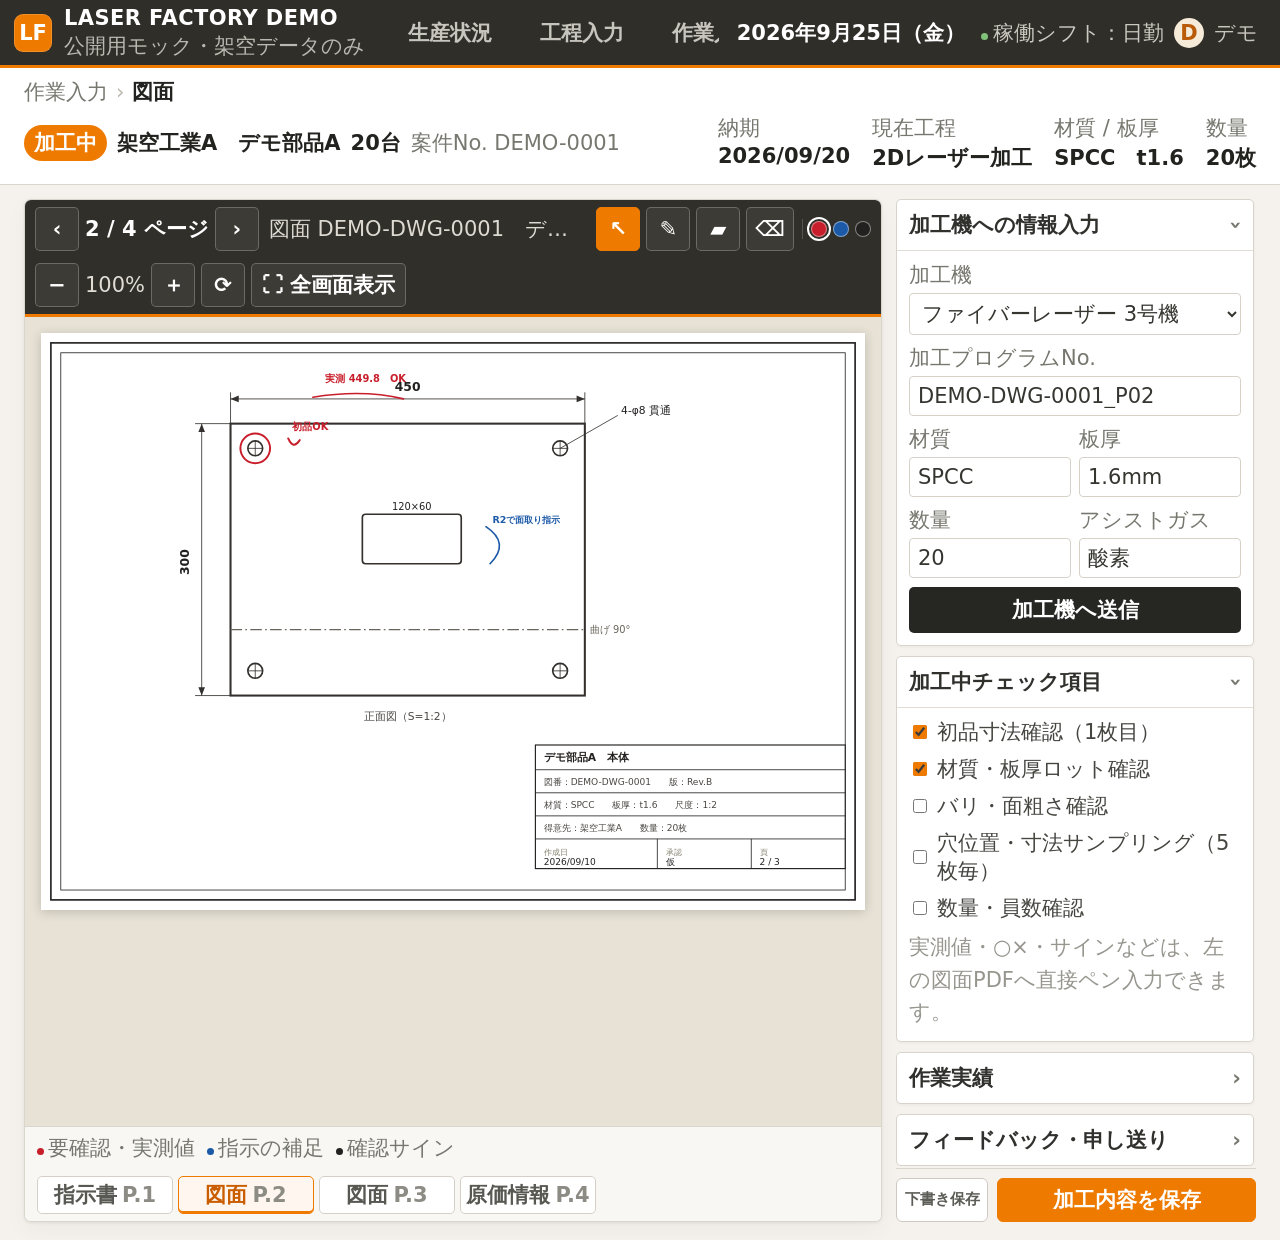
==== process.html @ afc4b2e1 "Add files via upload" ====
<!DOCTYPE html>

<html lang="ja">
<head>
<meta charset="utf-8"/>
<meta content="width=device-width, initial-scale=1.0" name="viewport"/>
<title>LASER FACTORY DEMO - 図面</title>
<link href="styles.css" rel="stylesheet"/>
<link href="process.css" rel="stylesheet"/>
</head>
<body class="process-body">
<!-- 共通ヘッダー：index.htmlと同じ仕様 -->
<header class="topbar">
<div class="topbar-left">
<div class="brand">
<div class="brand-mark">LF</div>
<div>
<div class="brand-name">LASER FACTORY DEMO</div>
<div class="brand-sub">公開用モック・架空データのみ</div>
</div>
</div>
<nav aria-label="メインナビゲーション" class="global-nav">
<button class="nav-btn" data-href="index.html" type="button">生産状況</button>
<button class="nav-btn" data-href="cad-setup.html" type="button">工程入力</button>
<button class="nav-btn" data-href="projects.html" type="button">作業入力</button>
<button class="nav-btn active" data-href="process.html" type="button">図面</button>
</nav>
</div>
<div class="user-area">
<div class="date" id="todayLabel">2026年9月25日（金）</div>
<div class="user"><span class="status-dot"></span>稼働シフト：日勤</div>
<div class="avatar">D</div>
<div class="role">デモ</div>
</div>
</header>
<div class="page-context">
<div class="breadcrumb-row">
<button class="crumb-link" data-href="projects.html" type="button">作業入力</button>
<span class="crumb-sep">›</span>
<span class="crumb-current">図面</span>
</div>
<div class="case-meta-bar">
<div class="case-meta-main">
<span class="stage-badge">加工中</span>
<h1>架空工業A　デモ部品A</h1>
<strong class="case-qty">20台</strong>
<span class="case-no">案件No. DEMO-0001</span>
</div>
<div class="case-meta-sub">
<div class="meta-item"><span>納期</span><strong>2026/09/20</strong></div>
<div class="meta-item"><span>現在工程</span><strong>2Dレーザー加工</strong></div>
<div class="meta-item"><span>材質 / 板厚</span><strong>SPCC　t1.6</strong></div>
<div class="meta-item"><span>数量</span><strong>20枚</strong></div>
</div>
</div>
</div>
<main class="process-main" id="processMain">
<section aria-label="加工指示書・図面PDFビューア" class="drawing-panel">
<div class="drawing-toolbar">
<div class="tool-group doc-nav">
<button aria-label="前のページ" class="tool-btn square" id="prevPage" type="button">‹</button>
<span class="doc-page"><b id="pageNow">2</b> / 4 ページ</span>
<button aria-label="次のページ" class="tool-btn square" id="nextPage" type="button">›</button>
<span class="doc-name" id="docName">図面 DEMO-DWG-0001　デモ部品A 本体図.pdf</span>
</div>
<div aria-label="図面追記ツール" class="tool-group pen-tools">
<button class="pen-btn active" data-tool="cursor" title="選択・移動" type="button">↖</button>
<button class="pen-btn" data-tool="pen" title="ペン" type="button">✎</button>
<button class="pen-btn" data-tool="marker" title="マーカー" type="button">▰</button>
<button class="pen-btn" data-tool="eraser" title="消しゴム" type="button">⌫</button>
<span class="tool-sep"></span>
<button class="color-btn red active" data-color="#c81e2b" title="赤：要確認・実測値" type="button"></button>
<button class="color-btn blue" data-color="#1c5aa8" title="青：指示の補足" type="button"></button>
<button class="color-btn black" data-color="#232120" title="黒：確認サイン" type="button"></button>
</div>
<div class="tool-group view-tools">
<button aria-label="縮小" class="tool-btn square" id="zoomOut" type="button">−</button>
<span class="zoom-value" id="zoomLabel">100%</span>
<button aria-label="拡大" class="tool-btn square" id="zoomIn" type="button">＋</button>
<button aria-label="表示をリセット" class="tool-btn square" id="resetZoom" type="button">⟳</button>
<button class="tool-btn expand" id="fullscreenBtn" type="button">⛶ 全画面表示</button>
</div>
</div>
<div class="drawing-canvas-wrap" id="drawingScrollArea">
<div class="drawing-canvas" id="drawingCanvas">
<svg aria-label="図面PDFモック" class="drawing-svg" viewbox="0 0 1000 700" xmlns="http://www.w3.org/2000/svg">
<text x="500" y="360" text-anchor="middle" fill="#d9d3ca" font-size="62" font-weight="700" opacity="0.35" transform="rotate(-24 500 360)">DEMO / 架空図面</text>
<rect fill="#fff" height="676" stroke="#232120" stroke-width="2" width="976" x="12" y="12"></rect>
<rect fill="none" height="652" stroke="#232120" stroke-width="1" width="952" x="24" y="24"></rect>
<rect fill="none" height="330" stroke="#33302d" stroke-width="2.5" width="430" x="230" y="110"></rect>
<circle cx="260" cy="140" fill="none" r="9" stroke="#33302d" stroke-width="2"></circle>
<circle cx="630" cy="140" fill="none" r="9" stroke="#33302d" stroke-width="2"></circle>
<circle cx="260" cy="410" fill="none" r="9" stroke="#33302d" stroke-width="2"></circle>
<circle cx="630" cy="410" fill="none" r="9" stroke="#33302d" stroke-width="2"></circle>
<path d="M251 140h18M260 131v18M621 140h18M630 131v18M251 410h18M260 401v18M621 410h18M630 401v18" stroke="#33302d" stroke-width="1"></path>
<rect fill="none" height="60" rx="4" stroke="#33302d" stroke-width="2" width="120" x="390" y="220"></rect>
<line stroke="#6a655c" stroke-dasharray="14 4 2 4" stroke-width="1.3" x1="230" x2="660" y1="360" y2="360"></line>
<text fill="#6a655c" font-size="12" x="666" y="364">曲げ 90°</text>
<line stroke="#33302d" x1="230" x2="660" y1="80" y2="80"></line>
<line stroke="#33302d" x1="230" x2="230" y1="72" y2="110"></line>
<line stroke="#33302d" x1="660" x2="660" y1="72" y2="110"></line>
<polygon fill="#33302d" points="230,80 240,76 240,84"></polygon><polygon fill="#33302d" points="660,80 650,76 650,84"></polygon>
<text fill="#232120" font-size="15" font-weight="700" text-anchor="middle" x="445" y="70">450</text>
<line stroke="#33302d" x1="195" x2="195" y1="110" y2="440"></line>
<line stroke="#33302d" x1="187" x2="230" y1="110" y2="110"></line>
<line stroke="#33302d" x1="187" x2="230" y1="440" y2="440"></line>
<polygon fill="#33302d" points="195,110 191,120 199,120"></polygon><polygon fill="#33302d" points="195,440 191,430 199,430"></polygon>
<text fill="#232120" font-size="15" font-weight="700" text-anchor="middle" transform="rotate(-90 180 278)" x="180" y="278">300</text>
<line stroke="#33302d" x1="630" x2="700" y1="140" y2="100"></line>
<text fill="#232120" font-size="13" x="704" y="98">4-φ8 貫通</text>
<text fill="#232120" font-size="12" text-anchor="middle" x="450" y="215">120×60</text>
<text fill="#4a4642" font-size="13" text-anchor="middle" x="445" y="470">正面図（S=1:2）</text>
<g class="sample-annotation">
<circle cx="260" cy="140" fill="none" r="18" stroke="#c81e2b" stroke-width="2.4"></circle>
<path d="M300 128q6 14 14 2" fill="none" stroke="#c81e2b" stroke-linecap="round" stroke-width="2.4"></path>
<text fill="#c81e2b" font-size="12" font-weight="700" x="305" y="118">初品OK</text>
<path d="M330 78q60 -10 110 2" fill="none" stroke="#c81e2b" stroke-linecap="round" stroke-width="2"></path>
<text fill="#c81e2b" font-size="12" font-weight="700" x="345" y="60">実測 449.8　OK</text>
<path d="M540 235q30 20 5 45" fill="none" stroke="#1c5aa8" stroke-linecap="round" stroke-width="2"></path>
<text fill="#1c5aa8" font-size="11.5" font-weight="700" x="548" y="230">R2で面取り指示</text>
</g>
<g transform="translate(600,500)">
<rect fill="#fff" height="150" stroke="#232120" stroke-width="1.4" width="376" x="0" y="0"></rect>
<line stroke="#232120" x1="0" x2="376" y1="30" y2="30"></line><line stroke="#232120" x1="0" x2="376" y1="58" y2="58"></line><line stroke="#232120" x1="0" x2="376" y1="86" y2="86"></line><line stroke="#232120" x1="0" x2="376" y1="114" y2="114"></line>
<line stroke="#232120" x1="148" x2="148" y1="114" y2="150"></line><line stroke="#232120" x1="262" x2="262" y1="114" y2="150"></line>
<text fill="#232120" font-size="13" font-weight="700" x="10" y="20">デモ部品A　本体</text>
<text fill="#4a4642" font-size="11" x="10" y="48">図番：DEMO-DWG-0001　　版：Rev.B</text>
<text fill="#4a4642" font-size="11" x="10" y="76">材質：SPCC　　板厚：t1.6　　尺度：1:2</text>
<text fill="#4a4642" font-size="11" x="10" y="104">得意先：架空工業A　　数量：20枚</text>
<text fill="#85806f" font-size="10" x="10" y="134">作成日</text><text fill="#232120" font-size="11" x="10" y="146">2026/09/10</text>
<text fill="#85806f" font-size="10" x="158" y="134">承認</text><text fill="#232120" font-size="11" x="158" y="146">仮</text>
<text fill="#85806f" font-size="10" x="272" y="134">頁</text><text fill="#232120" font-size="11" x="272" y="146">2 / 3</text>
</g>
</svg>
<canvas aria-label="図面への手書き追記" height="700" id="annotationCanvas" width="1000"></canvas>
</div>
</div>
<div class="drawing-footer">
<div class="pen-legend">
<span><i class="legend-swatch red"></i>要確認・実測値</span>
<span><i class="legend-swatch blue"></i>指示の補足</span>
<span><i class="legend-swatch black"></i>確認サイン</span>
</div>
<div class="drawing-thumbnails" id="pageTabs">
<button class="thumb" data-name="加工指示書 DEMO-DWG-0001.pdf" data-page="1" type="button">指示書<span>P.1</span></button>
<button class="thumb active" data-name="図面 DEMO-DWG-0001　デモ部品A 本体図.pdf" data-page="2" type="button">図面<span>P.2</span></button>
<button class="thumb" data-name="図面 DEMO-DWG-0001　曲げ詳細.pdf" data-page="3" type="button">図面<span>P.3</span></button>
<button class="thumb" data-name="原価情報 DEMO-DWG-0001.pdf" data-page="4" type="button">原価情報<span>P.4</span></button>
</div>
</div>
</section>
<aside aria-label="加工記録入力" class="side-panel">
<div class="side-panel-inner">
<details class="side-section" open="">
<summary>加工機への情報入力</summary>
<div class="side-section-body">
<label class="field-row">加工機
              <select>
<option>ファイバーレーザー 3号機</option>
<option>ファイバーレーザー 1号機</option>
<option>ファイバーレーザー 2号機</option>
</select>
</label>
<label class="field-row">加工プログラムNo.
              <input type="text" value="DEMO-DWG-0001_P02"/>
</label>
<div class="field-grid">
<label>材質<input type="text" value="SPCC"/></label>
<label>板厚<input type="text" value="1.6mm"/></label>
<label>数量<input type="number" value="20"/></label>
<label>アシストガス<input type="text" value="酸素"/></label>
</div>
<button class="btn-machine" id="machineSend" type="button">加工機へ送信</button>
</div>
</details>
<details class="side-section" open="">
<summary>加工中チェック項目</summary>
<div class="side-section-body">
<label class="check-row"><input checked="" type="checkbox"/> 初品寸法確認（1枚目）</label>
<label class="check-row"><input checked="" type="checkbox"/> 材質・板厚ロット確認</label>
<label class="check-row"><input type="checkbox"/> バリ・面粗さ確認</label>
<label class="check-row"><input type="checkbox"/> 穴位置・寸法サンプリング（5枚毎）</label>
<label class="check-row"><input type="checkbox"/> 数量・員数確認</label>
<p class="side-hint">実測値・○×・サインなどは、左の図面PDFへ直接ペン入力できます。</p>
</div>
</details>
<details class="side-section">
<summary>作業実績</summary>
<div class="side-section-body">
<p class="side-hint" style="margin-top:0;">開始・終了時刻は案件一覧で「開始」「終了」をタップした時刻を自動記録します。この画面では時刻を手入力しません。</p>
<div class="field-grid">
<label>開始時刻<input readonly="" type="text" value="09:20（自動記録）"/></label>
<label>終了時刻<input readonly="" type="text" value="—（作業中）"/></label>
<label>良品数<input type="number" value="19"/></label>
<label>不良数<input type="number" value="1"/></label>
</div>
<div class="calculated-row"><span>加工時間</span><strong>案件一覧から自動集計</strong></div>
<label class="field-row">作業実績メモ
              <textarea placeholder="段取り替え、停止理由、再加工など" rows="2"></textarea>
</label>
</div>
</details>
<details class="side-section">
<summary>フィードバック・申し送り</summary>
<div class="side-section-body">
<label class="field-row">加工指示へのフィードバック
              <textarea placeholder="図面・加工指示についての気づき" rows="3">切欠き部のR指示が図面に無かったため、R2で追記して加工しました。次回図面反映をお願いします。</textarea>
</label>
<label class="field-row">後工程への申し送り
              <textarea placeholder="曲げ・溶接・検査へ伝える内容" rows="3">四隅の取付穴は初品でOK確認済み。中央切欠きのR2面取りはバリ残りなし。</textarea>
</label>
</div>
</details>
</div>
<div class="side-actions">
<button class="btn-draft" id="draftSave" type="button">下書き保存</button>
<button class="btn-complete" id="completeWork" type="button">加工内容を保存</button>
</div>
</aside>
</main>
<div aria-live="polite" class="toast process-toast" id="processToast" role="status"></div>
<script>
    const canvas = document.getElementById('annotationCanvas');
    const ctx = canvas.getContext('2d');
    const drawingCanvas = document.getElementById('drawingCanvas');
    const zoomLabel = document.getElementById('zoomLabel');
    const toast = document.getElementById('processToast');
    let tool = 'cursor';
    let penColor = '#c81e2b';
    let drawing = false;
    let zoom = 1;

    function notify(message){
      toast.textContent = message;
      toast.classList.add('show');
      clearTimeout(notify.timer);
      notify.timer = setTimeout(() => toast.classList.remove('show'), 2200);
    }


    document.querySelectorAll('.crumb-link[data-href]').forEach(btn => btn.addEventListener('click', () => { location.href = btn.dataset.href; }));
    document.querySelectorAll('.nav-btn[data-href]').forEach(btn => btn.addEventListener('click', () => {
      location.href = btn.dataset.href;
    }));

    document.querySelectorAll('[data-go]').forEach(btn => btn.addEventListener('click', () => {
      location.href = `index.html#${btn.dataset.go}`;
    }));

    function applyZoom(next){
      zoom = Math.max(.7, Math.min(1.6, next));
      drawingCanvas.style.setProperty('--drawing-zoom', zoom);
      zoomLabel.textContent = `${Math.round(zoom * 100)}%`;
    }
    document.getElementById('zoomIn').addEventListener('click', () => applyZoom(zoom + .1));
    document.getElementById('zoomOut').addEventListener('click', () => applyZoom(zoom - .1));
    document.getElementById('resetZoom').addEventListener('click', () => applyZoom(1));

    document.getElementById('fullscreenBtn').addEventListener('click', e => {
      document.body.classList.toggle('drawing-fullscreen');
      const full = document.body.classList.contains('drawing-fullscreen');
      e.currentTarget.textContent = full ? '⤢ 通常表示に戻る' : '⛶ 全画面表示';
    });

    document.querySelectorAll('.pen-btn').forEach(btn => btn.addEventListener('click', () => {
      document.querySelectorAll('.pen-btn').forEach(b => b.classList.remove('active'));
      btn.classList.add('active');
      tool = btn.dataset.tool;
      canvas.style.cursor = tool === 'cursor' ? 'default' : 'crosshair';
    }));
    document.querySelectorAll('.color-btn').forEach(btn => btn.addEventListener('click', () => {
      document.querySelectorAll('.color-btn').forEach(b => b.classList.remove('active'));
      btn.classList.add('active');
      penColor = btn.dataset.color;
    }));

    function canvasPoint(e){
      const r = canvas.getBoundingClientRect();
      return { x:(e.clientX-r.left)*(canvas.width/r.width), y:(e.clientY-r.top)*(canvas.height/r.height) };
    }
    canvas.addEventListener('pointerdown', e => {
      if(tool === 'cursor') return;
      drawing = true;
      canvas.setPointerCapture(e.pointerId);
      const p = canvasPoint(e);
      ctx.beginPath();
      ctx.moveTo(p.x,p.y);
    });
    canvas.addEventListener('pointermove', e => {
      if(!drawing) return;
      const p = canvasPoint(e);
      ctx.lineCap = 'round'; ctx.lineJoin = 'round';
      if(tool === 'eraser'){
        ctx.globalCompositeOperation = 'destination-out';
        ctx.lineWidth = 24;
      }else{
        ctx.globalCompositeOperation = 'source-over';
        ctx.strokeStyle = tool === 'marker' ? `${penColor}66` : penColor;
        ctx.lineWidth = tool === 'marker' ? 20 : 3;
      }
      ctx.lineTo(p.x,p.y); ctx.stroke();
    });
    ['pointerup','pointercancel','pointerleave'].forEach(type => canvas.addEventListener(type, () => {
      drawing = false; ctx.closePath();
    }));

    const pageButtons = [...document.querySelectorAll('.thumb')];
    function selectPage(btn){
      pageButtons.forEach(b => b.classList.remove('active'));
      btn.classList.add('active');
      document.getElementById('pageNow').textContent = btn.dataset.page;
      document.getElementById('docName').textContent = btn.dataset.name;
      notify(btn.dataset.page === '1' ? '加工指示書を表示しました。' : btn.dataset.page === '4' ? '原価情報 P.4 を表示しました。' : `図面 P.${btn.dataset.page} を表示しました。`);
    }
    pageButtons.forEach(btn => btn.addEventListener('click', () => selectPage(btn)));
    document.getElementById('prevPage').addEventListener('click', () => {
      const i = pageButtons.findIndex(b => b.classList.contains('active'));
      selectPage(pageButtons[Math.max(0, i-1)]);
    });
    document.getElementById('nextPage').addEventListener('click', () => {
      const i = pageButtons.findIndex(b => b.classList.contains('active'));
      selectPage(pageButtons[Math.min(pageButtons.length-1, i+1)]);
    });

    document.getElementById('machineSend').addEventListener('click', () => notify('加工機へ入力情報を送信しました。'));
    document.getElementById('draftSave').addEventListener('click', () => notify('図面追記と入力内容を下書き保存しました。'));
    document.getElementById('completeWork').addEventListener('click', () => notify('図面追記・チェック・申し送り内容を保存しました。工程の終了は案件一覧から行います。'));

    applyZoom(1);
  </script>
</body>
</html>
---- styles.css ----
:root {
  --orange: #ee7a00;
  --orange-dark: #c95d00;
  --orange-soft: #fff2e5;
  --ink: #22231f;
  --ink-2: #34352f;
  --muted: #76786f;
  --line: #d9d6cd;
  --bg: #f5f2ed;
  --panel: #ffffff;
  --gray-btn: #d7d4ca;
  --gray-text: #7a786f;
  --red: #b51428;
  --red-dark: #8f0f21;
  --red-soft: #fff0f2;
  --green: #2e7b52;
  --green-soft: #eaf6ef;
  --shadow: 0 1px 3px rgba(34,35,31,.08), 0 8px 22px rgba(34,35,31,.04);
}

* { box-sizing: border-box; }
html { scroll-behavior: smooth; }
body {
  margin: 0;
  font-family: "Yu Gothic UI", "Meiryo", system-ui, -apple-system, BlinkMacSystemFont, sans-serif;
  color: var(--ink);
  background: var(--bg);
  font-size:21px;
}
button, input, textarea, select { font: inherit; }
button { cursor: pointer; }

.topbar {
  min-height: 68px;
  background: #2f2e29;
  color: #fff;
  display: flex;
  align-items: stretch;
  justify-content: space-between;
  gap: 18px;
  border-bottom: 3px solid var(--orange);
  position: sticky;
  top: 0;
  z-index: 30;
  padding: 0 14px 0 10px;
}
.topbar-left {
  display: flex;
  align-items: stretch;
  gap: 14px;
  min-width: 0;
  flex: 1 1 auto;
}
.brand { display:flex; align-items:center; gap:12px; padding:0 6px 0 4px; flex:0 0 auto; }
.brand-mark {
  width: 38px; height: 38px; border-radius: 9px;
  display:grid; place-items:center; font-weight:800; font-size:21px;
  background: var(--orange); color:#fff;
  box-shadow: inset 0 0 0 1px rgba(255,255,255,.16);
}
.brand-name { font-weight: 800; letter-spacing:.02em; font-size:21px; }
.brand-sub { color:#bab8b0; font-size:21px; margin-top:2px; }
.global-nav {
  display:flex;
  align-items:center;
  justify-content:flex-start;
  gap:10px;
  flex:1 1 auto;
  min-width:0;
  overflow-x:auto;
  overflow-y:hidden;
  scrollbar-width:none;
  -ms-overflow-style:none;
  padding:8px 0 8px 4px;
}
.global-nav::-webkit-scrollbar { display:none; }
.nav-btn {
  border:1px solid transparent;
  background:transparent;
  color:#c8c5be;
  font-weight:700;
  padding:0 18px;
  min-height:44px;
  border-radius:8px;
  white-space:nowrap;
  margin:0;
  display:flex;
  align-items:center;
  position:relative;
  transition: background .15s ease, color .15s ease, border-color .15s ease, box-shadow .15s ease;
}
.nav-btn:hover { color:#fff; background:#393833; }
.nav-btn.active {
  background:var(--orange);
  color:#fff;
  border-color:var(--orange);
  box-shadow:0 2px 8px rgba(238,122,0,.22);
}
.nav-btn.active::after {
  content:none;
}
.user-area { display:flex; justify-content:flex-end; align-items:center; gap:10px; padding:0 8px 0 0; font-size:21px; flex:0 0 auto; }
.date { font-weight:700; margin-right:6px; }
.user { color:#ccc9c1; }
.status-dot { display:inline-block; width:7px; height:7px; border-radius:50%; background:#80c27a; margin-right:5px; }
.avatar { width:30px; height:30px; border-radius:50%; background:#f6ead9; color:#b95b06; display:grid; place-items:center; font-weight:800; }
.role { color:#c7c4bc; }

main { padding-bottom: 80px; }
.section-wrap { width:min(1520px, calc(100% - 46px)); margin: 0 auto; }
.dashboard-grid { padding-top: 28px; display:grid; grid-template-columns: 1.05fr .95fr; gap:18px; align-items:start; }
.panel { background:var(--panel); border:1px solid var(--line); border-radius:7px; box-shadow:var(--shadow); padding:22px 24px 20px; }
.panel-head { display:flex; align-items:flex-start; justify-content:space-between; border-bottom:2px solid #33332e; padding-bottom:10px; margin-bottom:16px; }
.panel-head h2 { margin:0; font-size:22px; }
.panel-head p { display:inline; color:var(--muted); margin:0 0 0 8px; font-size:21px; }
.panel-kicker { color:#a5a39c; font-size:21px; letter-spacing:.08em; }

.metric-grid { display:grid; gap:10px; margin-bottom:22px; }
.metric-grid-4 { grid-template-columns:repeat(4, 1fr); }
.metric-grid-3 { grid-template-columns:repeat(3, 1fr); }
.metric-card { min-height:112px; background:#f3f1ed; border-radius:6px; border:1px solid #dedbd3; padding:14px 14px 12px; position:relative; overflow:hidden; }
.metric-card::before { content:""; position:absolute; left:0; top:0; bottom:0; width:4px; background:#292a26; }
.metric-card.orange-edge::before { background:var(--orange); }
.metric-card.quality-edge::before { background:#d85019; }
.metric-card.claim-edge::before, .metric-card.danger-edge::before { background:var(--red); }
.metric-card.danger-soft { background:#fff1f2; }
.metric-label { display:block; font-size:18px; color:#6f7069; line-height:1.4; min-height:34px; }
.metric-card strong { display:block; font-size:28px; line-height:1; margin:5px 0 8px; letter-spacing:-.02em; }
.metric-card small { font-size:18px; font-weight:500; margin-left:4px; color:#75766e; }
.metric-note { color:#74766e; font-size:18px; }
.metric-note.positive { color:var(--green); font-weight:700; }
.danger-text { color:var(--red) !important; }

.chart-block { margin-top: 8px; }
.chart-block + .chart-block { margin-top:22px; }
.chart-title-row { display:flex; justify-content:space-between; align-items:center; gap:12px; margin-bottom:10px; }
.chart-title-row h3 { margin:0; font-size:18px; }
.chart-title-row > span, .chart-title-row .legend { color:#9b9991; font-size:18px; }
.bar-chart { height:148px; display:flex; align-items:flex-end; gap:9px; padding:20px 0 0; border-bottom:1px solid #ddd9d0; }
.bar-chart.yearly { height:118px; gap:18px; }
.bar-col { flex:1; height:100%; min-width:0; display:grid; grid-template-rows:18px 1fr 22px; align-items:end; text-align:center; }
.bar-col.year-col { min-width:70px; }
.bar-value { font-size:18px; font-weight:700; color:#3d3e38; align-self:center; }
.bar { width:100%; background:linear-gradient(180deg, #f88a12 0%, #df6900 100%); border-radius:4px 4px 0 0; min-height:8px; }
.bar.current { background:linear-gradient(180deg, #44433d 0%, #242520 100%); }
.bar-label { font-size:18px; color:#939189; padding-top:5px; white-space:nowrap; }

.legend { display:flex; align-items:center; gap:5px; }
.legend-defect, .legend-claim { width:8px; height:8px; border-radius:50%; display:inline-block; margin-left:8px; }
.legend-defect { background:#d94d1b; }
.legend-claim { background:var(--red); }
.dual-bar-chart { height:122px; display:flex; align-items:flex-end; gap:16px; padding:10px 8px 0; border-bottom:1px solid #ddd9d0; }
.dual-col { flex:1; height:100%; display:grid; grid-template-rows:1fr 20px; align-items:end; text-align:center; }
.dual-bars { height:100%; display:flex; align-items:flex-end; justify-content:center; gap:4px; }
.quality-bar { width:38%; max-width:38px; border-radius:4px 4px 0 0; min-height:7px; }
.quality-bar.defect { background:#d64a1c; }
.quality-bar.claim { background:var(--red); }
.dual-col.current .dual-bars { outline:1px solid #2d2e29; outline-offset:3px; border-radius:4px; }
.dual-col > span { font-size:18px; color:#919087; padding-top:6px; }

.incident-block { margin-top:20px; }
.incident-table-wrap { overflow-x:auto; }
.incident-table { width:100%; border-collapse:collapse; font-size:18px; }
.incident-table th { text-align:left; font-weight:600; color:#6d6d66; border-bottom:2px solid #353630; padding:7px 6px; white-space:nowrap; }
.incident-table td { border-bottom:1px solid #ddd9d1; padding:8px 6px; vertical-align:middle; }
.incident-table th:first-child, .incident-table td:first-child { width:76px; min-width:76px; }
.incident-table .incident-text { max-width:220px; white-space:nowrap; overflow:hidden; text-overflow:ellipsis; }
.incident-pill { display:inline-flex; align-items:center; justify-content:center; color:#fff; border-radius:999px; padding:4px 8px; min-width:58px; white-space:nowrap; font-weight:800; font-size:12px; line-height:1.2; }
.incident-pill.defect { background:#dc4d1b; }
.incident-pill.claim { background:var(--red); }
.status-pill { display:inline-block; background:#f1ead7; border:1px solid #ddcfad; border-radius:999px; padding:3px 7px; color:#765e2c; font-weight:700; white-space:nowrap; }

.project-section { margin-top:32px; }
.section-heading-row { display:flex; align-items:flex-end; justify-content:space-between; gap:20px; border-bottom:2px solid #35352f; padding-bottom:10px; }
.heading-line { display:flex; align-items:baseline; gap:10px; }
.heading-line h2 { margin:0; font-size:24px; }
.small-note { font-size:21px; color:#7e7f77; }
.operation-help { margin:9px 0 0; font-size:21px; color:#8a887f; }
.search-box { position:relative; min-width:270px; }
.search-box input { width:100%; padding:10px 36px 10px 12px; border:1px solid var(--line); border-radius:5px; background:#fff; outline:none; }
.search-box input:focus { border-color:var(--orange); box-shadow:0 0 0 3px rgba(238,122,0,.12); }
.search-box span { position:absolute; right:12px; top:50%; transform:translateY(-50%); color:#95938c; }

.filter-row { display:flex; flex-wrap:wrap; gap:9px; padding:14px 0 16px; }
.filter-btn { border:1px solid #d5d1c7; background:#fff; border-radius:999px; padding:7px 15px; color:#52534d; font-weight:700; font-size:21px; }
.filter-btn:hover { border-color:#aaa79d; }
.filter-btn.active { background:var(--orange); border-color:var(--orange); color:#fff; box-shadow:0 2px 6px rgba(238,122,0,.18); }
.filter-btn.danger-outline { border-color:#e58d75; color:#b3472b; }
.filter-btn.claim-outline { border-color:#d56f7b; color:var(--red); }
.filter-btn.late-outline { border-color:#e07664; color:#b53225; }
.filter-btn.danger-outline.active { color:#fff; background:#d85019; border-color:#d85019; }
.filter-btn.claim-outline.active { color:#fff; background:var(--red); border-color:var(--red); }
.filter-btn.late-outline.active { color:#fff; background:#b53225; border-color:#b53225; }

.project-list { display:flex; flex-direction:column; gap:12px; }
.project-card { background:#fff; border:1px solid #d8d5cc; border-radius:7px; box-shadow:0 1px 2px rgba(0,0,0,.04); padding:17px 20px 16px; transition:.15s ease; }
.project-card:hover { box-shadow:0 3px 14px rgba(43,42,37,.08); }
.project-card.late-project { border-left:5px solid var(--red); }
.project-top-row { display:grid; grid-template-columns:minmax(0,1fr) auto auto; align-items:center; gap:18px; }
.project-title-wrap { display:flex; align-items:center; gap:9px; min-width:0; }
.project-title-wrap h3 { margin:0; font-size:21px; white-space:nowrap; }
.project-title-wrap strong { font-size:21px; overflow:hidden; text-overflow:ellipsis; white-space:nowrap; }
.project-title-wrap .qty { color:#66675f; font-size:21px; white-space:nowrap; }
.project-status { display:inline-flex; align-items:center; border-radius:999px; background:var(--orange); color:#fff; padding:4px 9px; font-size:21px; font-weight:800; white-space:nowrap; }
.project-status.done { background:var(--green); }
.due-wrap { display:flex; align-items:center; gap:7px; white-space:nowrap; }
.due-label { font-size:21px; color:#85837b; }
.due-wrap strong { font-size:21px; }
.due-wrap strong.overdue { color:var(--red); }
.due-badge { border-radius:999px; padding:3px 7px; font-size:21px; font-weight:800; }
.due-badge.overdue { background:#ffebe9; color:#b82e22; }
.due-badge.soon { background:#fff1df; color:#b7650d; }
.quality-controls { display:flex; gap:7px; }
.quality-toggle { border:1px solid #ddd9d1; background:#e9e7e0; color:#aaa79f; border-radius:7px; padding:8px 11px; font-size:21px; font-weight:800; min-width:104px; }
.quality-toggle.defect.on { background:#d85019; border-color:#d85019; color:#fff; box-shadow:0 2px 7px rgba(216,80,25,.22); }
.quality-toggle.claim.on { background:var(--red); border-color:var(--red); color:#fff; box-shadow:0 2px 7px rgba(181,20,40,.22); }

.project-body-grid { display:grid; grid-template-columns:minmax(0,1fr) 255px; gap:18px; align-items:start; margin-top:15px; }
.stage-area { min-width:0; }
.stage-flow { display:flex; align-items:flex-end; flex-wrap:wrap; gap:4px; }
.stage-node { display:flex; flex-direction:column; gap:5px; min-width:78px; }
.stage-major { color:#88867f; font-size:21px; padding-left:2px; min-height:13px; }
.stage-btn { border:1px solid #c85f00; background:linear-gradient(#f58a15,#df6b00); color:#fff; border-radius:7px; padding:10px 11px; font-size:21px; font-weight:800; min-height:44px; box-shadow:0 1px 3px rgba(190,88,0,.16); transition:.14s ease; white-space:nowrap; }
.stage-btn.current { outline:3px solid rgba(238,122,0,.18); outline-offset:2px; transform:translateY(-1px); }
.stage-btn.current:hover { filter:brightness(1.05); transform:translateY(-2px); }
.stage-btn.waiting { background:linear-gradient(#f4a550,#e98219); border-color:#d57818; opacity:.82; }
.stage-btn.completed { background:#cfccc2; border-color:#c3c0b6; color:#77766f; box-shadow:none; }
.stage-btn:disabled { cursor:default; }
.stage-arrow { color:#bcb8ae; font-size:27px; line-height:38px; margin-bottom:1px; }

.comment-log { margin-top:12px; display:flex; flex-direction:column; gap:5px; }
.comment-empty { color:#b1aea5; background:#faf9f6; border-left:3px solid #e7e3d9; padding:8px 10px; font-size:21px; }
.comment-row { border-left:3px solid #d85019; background:#fff6ef; padding:7px 10px; font-size:21px; }
.comment-row.claim { border-left-color:var(--red); background:var(--red-soft); }
.comment-meta { display:flex; align-items:center; gap:8px; color:#74736c; margin-bottom:3px; }
.comment-meta b { color:#51524c; }
.comment-kind { margin-left:auto; font-weight:800; }
.comment-text { font-size:21px; color:#4b4c46; }

.quality-entry { border-left:1px solid #e2ded4; padding-left:16px; }
.quality-entry label { display:block; font-size:21px; color:#7c7b73; margin-bottom:5px; font-weight:700; }
.quality-entry textarea { width:100%; resize:vertical; min-height:60px; border:1px solid #d8d4ca; border-radius:5px; padding:8px 9px; font-size:21px; outline:none; background:#fff; }
.quality-entry textarea:focus { border-color:var(--orange); box-shadow:0 0 0 3px rgba(238,122,0,.1); }
.entry-actions { display:grid; grid-template-columns:1fr auto; gap:7px; margin-top:6px; }
.entry-actions select { border:1px solid #d8d4ca; border-radius:5px; padding:7px; background:#fff; font-size:21px; }
.add-comment-btn { border:0; border-radius:5px; background:#292a26; color:#fff; padding:7px 14px; font-weight:800; font-size:21px; }
.add-comment-btn:hover { background:#11120f; }
.empty-state { padding:44px; text-align:center; background:#fff; color:#8c8b83; border:1px dashed #cbc7bd; border-radius:8px; }

.toast { position:fixed; right:22px; bottom:22px; background:#2f302b; color:#fff; padding:12px 16px; border-radius:7px; box-shadow:0 10px 25px rgba(0,0,0,.2); font-size:21px; opacity:0; transform:translateY(14px); pointer-events:none; transition:.2s ease; z-index:100; max-width:380px; }
.toast.show { opacity:1; transform:translateY(0); }
.toast.success { background:#276b47; }
.toast.warning { background:#9e5a12; }

@media (max-width: 1180px){
  .topbar { flex-wrap:wrap; height:auto; min-height:68px; padding-bottom:8px; }
  .topbar-left { width:100%; flex-wrap:wrap; gap:8px; }
  .global-nav { width:100%; height:auto; border-top:1px solid rgba(255,255,255,.06); padding:8px 0 0 0; }
  .user-area { padding-right:8px; margin-left:auto; }
  .dashboard-grid { grid-template-columns:1fr; }
  .project-body-grid { grid-template-columns:1fr; }
  .quality-entry { border-left:0; border-top:1px solid #e2ded4; padding-left:0; padding-top:12px; }
}

@media (max-width: 820px){
  body { font-size:21px; }
  .section-wrap { width:min(100% - 20px, 1520px); }
  .brand { padding:0 2px; }
  .brand-sub, .user, .role, .date { display:none; }
  .user-area { min-width:52px; }
  .nav-btn { padding:0 12px; font-size:21px; }
  .metric-grid-4, .metric-grid-3 { grid-template-columns:repeat(2, 1fr); }
  .section-heading-row { align-items:stretch; flex-direction:column; }
  .search-box { min-width:0; width:100%; }
  .project-top-row { grid-template-columns:1fr; gap:10px; align-items:start; }
  .quality-controls { flex-wrap:wrap; }
  .stage-flow { gap:3px; }
  .stage-node { min-width:auto; }
  .stage-btn { padding:9px 8px; font-size:21px; }
  .panel { padding:17px 14px; }
  .bar-chart { gap:4px; }
  .bar-value { font-size:18px; }
}

@media (max-width: 520px){
  .metric-grid-4, .metric-grid-3 { grid-template-columns:1fr; }
  .global-nav { overflow-x:auto; overflow-y:hidden; scrollbar-width:none; -ms-overflow-style:none; }
  .nav-btn { min-width:105px; }
  .project-title-wrap { flex-wrap:wrap; }
  .quality-toggle { flex:1; min-width:140px; }
  .stage-arrow { display:none; }
  .stage-flow { gap:7px; }
}

/* ===== 工程時間入力・集計（ダッシュボード） ===== */
.time-summary-section { margin-top: 30px; }
.time-summary-heading { align-items: flex-end; }
.time-filter-wrap { display:flex; align-items:center; gap:8px; white-space:nowrap; }
.time-filter-wrap label { font-size:21px; color:var(--muted); font-weight:700; }
.time-filter-wrap select { min-width:180px; border:1px solid var(--line); border-radius:6px; background:#fff; padding:8px 10px; outline:none; }
.time-filter-wrap select:focus { border-color:var(--orange); box-shadow:0 0 0 3px rgba(238,122,0,.10); }

.time-summary-grid { display:grid; grid-template-columns:repeat(4,1fr); gap:10px; margin:14px 0 12px; }
.time-summary-card { background:#fff; border:1px solid var(--line); border-radius:7px; padding:13px 15px; box-shadow:0 1px 2px rgba(0,0,0,.03); }
.time-summary-card span { display:block; font-size:21px; color:var(--muted); margin-bottom:6px; }
.time-summary-card strong { font-size:27px; line-height:1; }
.time-summary-card small { font-size:21px; font-weight:500; color:var(--muted); margin-left:4px; }
.time-summary-card.running { border-left:4px solid var(--orange); background:var(--orange-soft); }

.time-log-table-wrap { background:#fff; border:1px solid var(--line); border-radius:7px; overflow:auto; box-shadow:0 1px 2px rgba(0,0,0,.03); }
.time-log-table { width:100%; border-collapse:collapse; min-width:760px; font-size:21px; }
.time-log-table th { text-align:left; color:#6d6d66; padding:8px 10px; border-bottom:2px solid #34352f; background:#faf9f6; white-space:nowrap; }
.time-log-table td { padding:9px 10px; border-bottom:1px solid #e1ddd4; vertical-align:middle; }
.time-log-table tbody tr:last-child td { border-bottom:0; }
.time-log-table td:first-child strong { display:block; font-size:21px; }
.time-log-table td:first-child span { display:block; color:#88867e; font-size:21px; margin-top:2px; }
.time-log-table .running-row { background:#fff8ef; }
.running-pill { display:inline-block; background:var(--orange); color:#fff; border-radius:999px; padding:3px 8px; font-size:21px; font-weight:800; }
.time-empty { text-align:center; color:#99968e; padding:22px !important; }

/* 工程ボタン内で「開始／終了」と自動記録時刻を明示 */
.stage-btn { display:flex; flex-direction:column; align-items:center; justify-content:center; gap:3px; min-width:94px; }
.stage-btn span { display:block; }
.stage-btn small { display:block; font-size:21px; font-weight:700; line-height:1.2; opacity:.92; white-space:nowrap; }
.stage-btn.start-stage small { font-size:21px; }
.stage-btn.running-stage { background:linear-gradient(#454641,#282923); border-color:#282923; outline-color:rgba(46,47,42,.16); }
.stage-btn.running-stage small { color:#ffd5ac; }
.stage-btn.completed small { color:#74736c; font-weight:600; }
.stage-btn.waiting small { color:#fff8ef; }

@media (max-width: 900px){
  .time-summary-grid { grid-template-columns:repeat(2,1fr); }
  .time-summary-heading { align-items:stretch; }
  .time-filter-wrap { width:100%; }
  .time-filter-wrap select { flex:1; min-width:0; }
}

@media (max-width: 520px){
  .time-summary-grid { grid-template-columns:1fr 1fr; }
  .stage-btn { min-width:88px; }
}
---- process.css ----
/* =========================================================
   公開用デモ：加工実行ページ専用
   共通ヘッダーの .topbar / .topbar-left / .brand / .global-nav /
   .nav-btn / .user-area は styles.css をそのまま使用し、ここでは上書きしない。
   ========================================================= */

.process-body{
  --process-steel:#302f2a;
  --process-paper:#f8f7f4;
  --process-canvas:#e7e2d5;
  min-height:100vh;
  display:flex;
  flex-direction:column;
  overflow-x:hidden;
}

.page-context{
  flex:0 0 auto;
  background:var(--panel);
  border-bottom:1px solid var(--line);
  padding:10px 24px 12px;
}
.breadcrumb-row{display:flex;align-items:center;gap:8px;margin-bottom:8px;font-size:21px;color:var(--muted)}
.crumb-link{border:0;background:transparent;padding:0;color:var(--muted);font-size:21px}.crumb-link:hover{color:var(--ink);text-decoration:underline}
.crumb-sep{color:#bcb8af}.crumb-current{font-weight:700;color:var(--ink)}
.case-meta-bar{display:flex;align-items:center;justify-content:space-between;gap:10px 24px;flex-wrap:wrap}
.case-meta-main{display:flex;align-items:center;gap:10px;min-width:0;flex-wrap:wrap}
.case-meta-main h1{margin:0;font-size:21px;line-height:1.25}.case-qty{font-size:21px}.case-no{font-size:21px;color:var(--muted)}
.stage-badge{display:inline-flex;align-items:center;border-radius:999px;background:var(--orange);color:#fff;padding:4px 10px;font-size:21px;font-weight:800}
.case-meta-sub{display:flex;align-items:flex-start;gap:22px;flex-wrap:wrap}.meta-item{display:flex;flex-direction:column;gap:2px}.meta-item span{font-size:21px;color:var(--muted)}.meta-item strong{font-size:21px;white-space:nowrap}

.process-main{
  flex:1 1 auto;
  min-height:0;
  width:100%;
  padding:14px 24px 18px;
  display:grid;
  grid-template-columns:minmax(0,1fr) 360px;
  gap:14px;
}

.drawing-panel{
  min-width:0;
  min-height:0;
  display:flex;
  flex-direction:column;
  background:var(--panel);
  border:1px solid var(--line);
  border-radius:7px;
  box-shadow:var(--shadow);
  overflow:hidden;
}
.drawing-toolbar{
  flex:0 0 auto;
  min-height:48px;
  display:flex;
  align-items:center;
  gap:12px 18px;
  flex-wrap:wrap;
  padding:7px 10px;
  background:var(--process-steel);
  color:#fff;
  border-bottom:3px solid var(--orange);
}
.tool-group{display:flex;align-items:center;gap:6px;min-width:0}.doc-nav{flex:1 1 280px}.doc-page{font-size:21px;font-weight:700;white-space:nowrap}.doc-name{font-size:21px;color:#dedad2;white-space:nowrap;overflow:hidden;text-overflow:ellipsis;min-width:0;margin-left:4px}
.tool-btn,.pen-btn{height:44px;border:1px solid rgba(255,255,255,.24);border-radius:5px;background:#3d3b35;color:#fff;font-weight:800;font-size:21px;display:inline-flex;align-items:center;justify-content:center;white-space:nowrap}.tool-btn:hover,.pen-btn:hover{background:#4a4840}.tool-btn.square,.pen-btn{min-width:44px;padding:0 8px}.tool-btn.expand{padding:0 10px}.pen-btn.active{background:var(--orange);border-color:var(--orange)}.tool-sep{width:1px;height:20px;background:rgba(255,255,255,.18);margin:0 2px}
.color-btn{width:16px;height:16px;padding:0;border-radius:50%;border:1px solid rgba(255,255,255,.45);position:relative}.color-btn.red{background:#c81e2b}.color-btn.blue{background:#1c5aa8}.color-btn.black{background:#232120}.color-btn.active{outline:2px solid #fff;outline-offset:2px}.zoom-value{font-size:21px;color:#e1ddd5;min-width:38px;text-align:center}

.drawing-canvas-wrap{
  flex:1 1 auto;
  min-height:0;
  overflow:auto;
  background:var(--process-canvas);
  padding:16px;
  display:flex;
  justify-content:center;
  align-items:flex-start;
}
.drawing-canvas{
  --drawing-zoom:1;
  position:relative;
  width:min(100%, 1180px);
  aspect-ratio:1000/700;
  flex:0 0 auto;
  background:#fff;
  box-shadow:0 2px 10px rgba(35,33,32,.2);
  transform:scale(var(--drawing-zoom));
  transform-origin:top center;
}
.drawing-svg,.drawing-canvas canvas{position:absolute;inset:0;width:100%;height:100%;display:block}.drawing-canvas canvas{touch-action:none;cursor:default}
.drawing-footer{flex:0 0 auto;display:flex;align-items:center;justify-content:space-between;gap:14px;flex-wrap:wrap;padding:7px 12px;border-top:1px solid var(--line);background:var(--process-paper)}
.pen-legend{display:flex;align-items:center;gap:12px;flex-wrap:wrap;color:var(--muted);font-size:21px}.pen-legend span{white-space:nowrap}.legend-swatch{display:inline-block;width:7px;height:7px;border-radius:50%;margin-right:4px}.legend-swatch.red{background:#c81e2b}.legend-swatch.blue{background:#1c5aa8}.legend-swatch.black{background:#232120}
.drawing-thumbnails{display:flex;gap:5px}.thumb{display:inline-flex;flex-direction:row;align-items:center;justify-content:center;gap:5px;width:136px;min-width:136px;padding:4px 8px;border:1px solid #d5d0c7;border-radius:5px;background:#fff;color:#575852;font-size:21px;font-weight:700;white-space:nowrap}.thumb span{display:inline;font-size:21px;color:#8c8b84;white-space:nowrap}.thumb.active{border-color:var(--orange);background:#fff7ef;color:var(--orange-dark);box-shadow:inset 0 -2px 0 var(--orange)}

.side-panel{min-width:0;min-height:0;display:flex;flex-direction:column}.side-panel-inner{flex:1 1 auto;min-height:0;overflow-y:auto;display:flex;flex-direction:column;gap:10px;padding-right:2px}.side-section{background:#fff;border:1px solid #d8d4cb;border-radius:5px;box-shadow:0 1px 3px rgba(30,30,28,.05);overflow:hidden}.side-section summary{list-style:none;cursor:pointer;display:flex;align-items:center;justify-content:space-between;padding:11px 12px;font-size:21px;font-weight:800;color:#30312d;user-select:none}.side-section summary::-webkit-details-marker{display:none}.side-section summary::after{content:"›";font-size:21px;color:var(--muted);transition:.15s}.side-section[open] summary{border-bottom:1px solid #e1ddd4}.side-section[open] summary::after{transform:rotate(90deg)}.side-section-body{padding:10px 12px 12px}
.field-row,.field-grid label{display:flex;flex-direction:column;gap:4px;font-size:21px;color:#77776f;margin-bottom:9px}.field-grid{display:grid;grid-template-columns:1fr 1fr;gap:0 8px}.side-section input,.side-section select,.side-section textarea{width:100%;border:1px solid #d7d2c8;border-radius:4px;background:#fff;color:#353630;padding:7px 8px;font-size:21px;outline:none}.side-section input:focus,.side-section select:focus,.side-section textarea:focus{border-color:var(--orange);box-shadow:0 0 0 2px rgba(238,122,0,.09)}.side-section textarea{resize:vertical;min-height:54px}
.btn-machine{width:100%;border:0;border-radius:5px;background:#262723;color:#fff;padding:9px;font-size:21px;font-weight:800}.btn-machine:hover{background:#11120f}
.check-row{display:flex;align-items:center;gap:7px;margin:0 0 9px;font-size:21px;color:#454640}.check-row input{width:14px;height:14px;padding:0;accent-color:var(--orange);flex:0 0 auto}.side-hint{margin:8px 0 0;font-size:21px;line-height:1.55;color:#96958e}
.timer-row{display:grid;grid-template-columns:auto auto 1fr;gap:6px;align-items:center;margin-bottom:10px}.timer-btn{height:44px;border:1px solid var(--orange);border-radius:5px;background:var(--orange);color:#fff;font-size:21px;font-weight:800;padding:0 10px}.timer-btn.secondary{background:#fff;color:var(--orange-dark)}.timer-row strong{text-align:right;font-size:21px;font-variant-numeric:tabular-nums}.calculated-row{display:flex;align-items:center;justify-content:space-between;border-top:1px solid #ece8e0;border-bottom:1px solid #ece8e0;padding:7px 0;margin:1px 0 9px;color:#77776f;font-size:21px}.calculated-row strong{font-size:21px;color:var(--ink)}
.side-actions{flex:0 0 auto;display:grid;grid-template-columns:92px 1fr;gap:9px;padding-top:9px;margin-top:2px;border-top:1px solid var(--line);background:var(--bg)}.btn-draft,.btn-complete{height:44px;border-radius:6px;font-size:21px;font-weight:800}.btn-draft{font-size:15px}.btn-draft{border:1px solid #cfcac1;background:#fff;color:#5b5c55}.btn-complete{border:1px solid var(--orange);background:var(--orange);color:#fff}.btn-complete:hover{background:var(--orange-dark)}

.process-toast{position:fixed;right:22px;bottom:22px;background:#2f302b;color:#fff;padding:11px 15px;border-radius:6px;box-shadow:0 10px 25px rgba(0,0,0,.2);font-size:21px;opacity:0;transform:translateY(10px);pointer-events:none;transition:.18s;z-index:100}.process-toast.show{opacity:1;transform:translateY(0)}

/* 図面優先モード：ヘッダーは残し、入力パネルだけ隠して図面を拡大 */
.process-body.drawing-fullscreen .process-main{grid-template-columns:minmax(0,1fr)}
.process-body.drawing-fullscreen .side-panel{display:none}
.process-body.drawing-fullscreen .drawing-canvas{width:min(100%, 1420px)}

@media(max-width:1180px){
  .process-main{grid-template-columns:minmax(0,1fr) 320px}
}
@media(max-width:900px){
  .process-main{grid-template-columns:1fr;grid-template-rows:minmax(470px,65vh) auto;padding:12px}
  .side-panel-inner{overflow-y:visible}.side-actions{margin-bottom:8px}.drawing-toolbar{gap:8px}.doc-name{max-width:280px}
}
@media(max-width:640px){
  .page-context{padding:9px 12px}.case-meta-sub{gap:12px}.process-main{padding:8px}.doc-name{display:none}.drawing-canvas-wrap{padding:8px}.pen-legend{display:none}.field-grid{grid-template-columns:1fr}.timer-row{grid-template-columns:1fr 1fr}.timer-row strong{grid-column:1/-1;text-align:left}
}
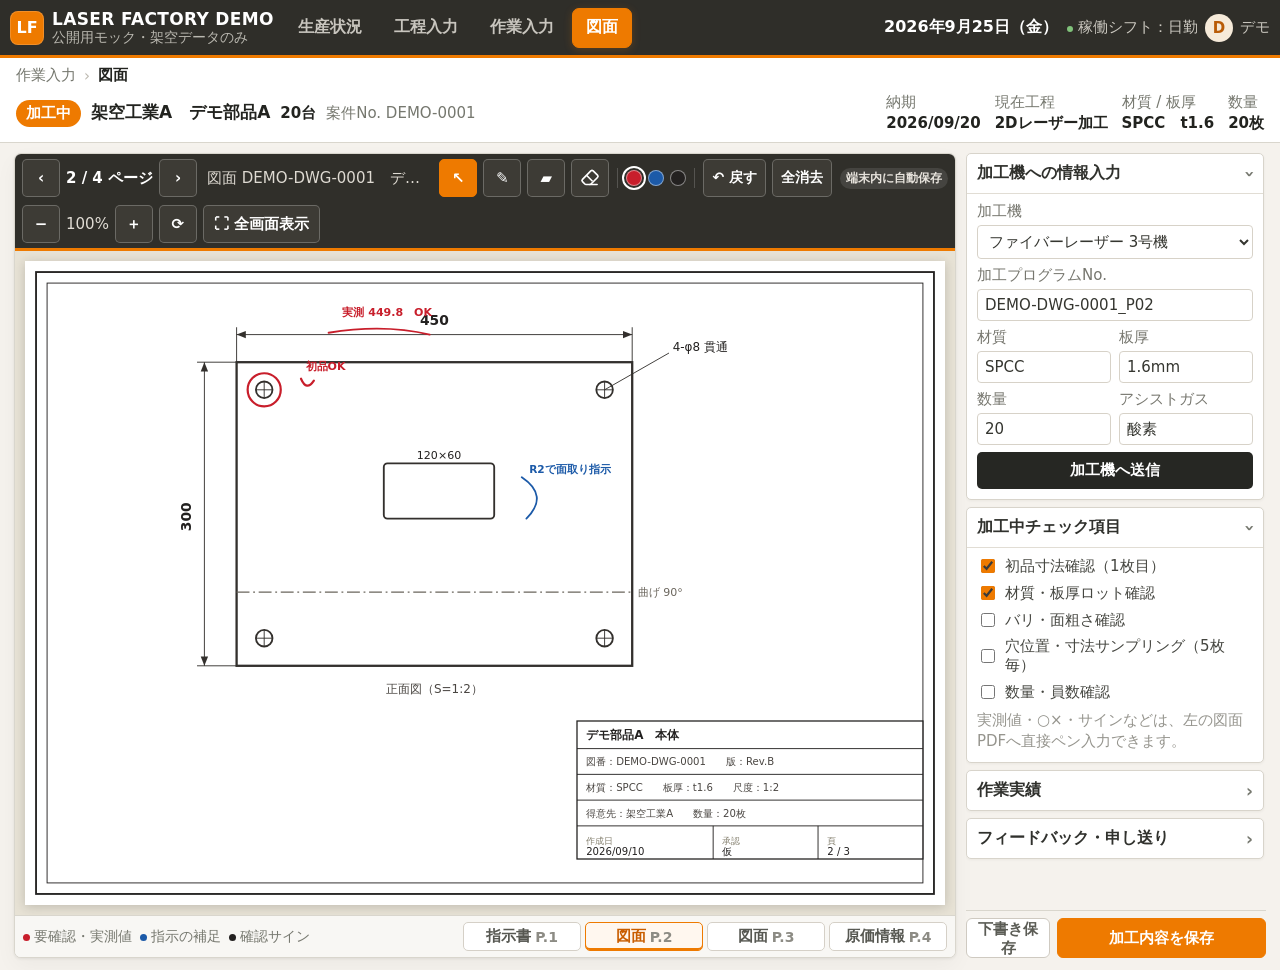
==== commit a61893be: "Add files via upload" ====
--- a/process.html
+++ b/process.html
@@ -67,11 +67,15 @@
 <button class="pen-btn active" data-tool="cursor" title="選択・移動" type="button">↖</button>
 <button class="pen-btn" data-tool="pen" title="ペン" type="button">✎</button>
 <button class="pen-btn" data-tool="marker" title="マーカー" type="button">▰</button>
-<button class="pen-btn" data-tool="eraser" title="消しゴム" type="button">⌫</button>
+<button aria-label="消しゴム" class="pen-btn" data-tool="eraser" title="消しゴム" type="button"><svg aria-hidden="true" class="eraser-icon" viewBox="0 0 24 24"><path d="M15.8 3.4 21 8.6a2 2 0 0 1 0 2.8l-7.8 7.8a2 2 0 0 1-1.4.6H7.2a2 2 0 0 1-1.4-.6l-2.8-2.8a2 2 0 0 1 0-2.8l10-10.2a2 2 0 0 1 2.8 0Z" fill="none" stroke="currentColor" stroke-linejoin="round" stroke-width="2"/><path d="m8.1 9 6.9 6.9" fill="none" stroke="currentColor" stroke-width="2"/><path d="M11.8 19.8h8.7" fill="none" stroke="currentColor" stroke-linecap="round" stroke-width="2"/></svg></button>
 <span class="tool-sep"></span>
 <button class="color-btn red active" data-color="#c81e2b" title="赤：要確認・実測値" type="button"></button>
 <button class="color-btn blue" data-color="#1c5aa8" title="青：指示の補足" type="button"></button>
 <button class="color-btn black" data-color="#232120" title="黒：確認サイン" type="button"></button>
+<span class="tool-sep"></span>
+<button class="tool-btn annotation-action" id="undoAnnotation" title="直前の書込みを元に戻す" type="button">↶ 戻す</button>
+<button class="tool-btn annotation-action" id="clearAnnotation" title="このページの書込みをすべて消去" type="button">全消去</button>
+<span class="annotation-save-status" id="annotationSaveStatus">端末内に自動保存</span>
 </div>
 <div class="tool-group view-tools">
 <button aria-label="縮小" class="tool-btn square" id="zoomOut" type="button">−</button>
@@ -225,10 +229,17 @@
     const drawingCanvas = document.getElementById('drawingCanvas');
     const zoomLabel = document.getElementById('zoomLabel');
     const toast = document.getElementById('processToast');
+    const saveStatus = document.getElementById('annotationSaveStatus');
+
+    const ANNOTATION_STORAGE_KEY = 'laserFactoryDemoAnnotationsV1';
     let tool = 'cursor';
     let penColor = '#c81e2b';
     let drawing = false;
     let zoom = 1;
+    let activePointerId = null;
+    let currentStroke = null;
+    let currentPage = '2';
+    let pageStrokes = loadAllAnnotations();
 
     function notify(message){
       toast.textContent = message;
@@ -237,15 +248,76 @@
       notify.timer = setTimeout(() => toast.classList.remove('show'), 2200);
     }
 
+    function setSaveStatus(text, saved=true){
+      if(!saveStatus) return;
+      saveStatus.textContent = text;
+      saveStatus.classList.toggle('unsaved', !saved);
+      clearTimeout(setSaveStatus.timer);
+      if(saved){
+        setSaveStatus.timer = setTimeout(() => {
+          saveStatus.textContent = '端末内に自動保存';
+        }, 1500);
+      }
+    }
+
+    function loadAllAnnotations(){
+      try{
+        const raw = localStorage.getItem(ANNOTATION_STORAGE_KEY);
+        const parsed = raw ? JSON.parse(raw) : {};
+        return parsed && typeof parsed === 'object' ? parsed : {};
+      }catch(err){
+        console.warn('Annotation load failed', err);
+        return {};
+      }
+    }
+
+    function saveAllAnnotations(showNotice=false){
+      try{
+        localStorage.setItem(ANNOTATION_STORAGE_KEY, JSON.stringify(pageStrokes));
+        setSaveStatus('保存済み', true);
+        if(showNotice) notify('図面への書込みをこの端末に保存しました。');
+      }catch(err){
+        console.warn('Annotation save failed', err);
+        setSaveStatus('保存できませんでした', false);
+        if(showNotice) notify('端末内への保存に失敗しました。');
+      }
+    }
+
+    function strokesForPage(page=currentPage){
+      if(!Array.isArray(pageStrokes[page])) pageStrokes[page] = [];
+      return pageStrokes[page];
+    }
+
+    function renderAnnotations(){
+      ctx.clearRect(0, 0, canvas.width, canvas.height);
+      const strokes = strokesForPage();
+      for(const stroke of strokes) drawStroke(stroke);
+    }
+
+    function drawStroke(stroke){
+      const pts = stroke.points || [];
+      if(!pts.length) return;
+      ctx.save();
+      ctx.lineCap = 'round';
+      ctx.lineJoin = 'round';
+      ctx.globalCompositeOperation = stroke.tool === 'eraser' ? 'destination-out' : 'source-over';
+      ctx.strokeStyle = stroke.color || '#c81e2b';
+      ctx.globalAlpha = stroke.tool === 'marker' ? 0.32 : 1;
+      ctx.lineWidth = stroke.width || (stroke.tool === 'marker' ? 20 : stroke.tool === 'eraser' ? 28 : 1.8);
+      ctx.beginPath();
+      ctx.moveTo(pts[0].x, pts[0].y);
+      if(pts.length === 1){
+        ctx.lineTo(pts[0].x + 0.01, pts[0].y + 0.01);
+      }else{
+        for(let i=1;i<pts.length;i++) ctx.lineTo(pts[i].x, pts[i].y);
+      }
+      ctx.stroke();
+      ctx.restore();
+    }
 
     document.querySelectorAll('.crumb-link[data-href]').forEach(btn => btn.addEventListener('click', () => { location.href = btn.dataset.href; }));
-    document.querySelectorAll('.nav-btn[data-href]').forEach(btn => btn.addEventListener('click', () => {
-      location.href = btn.dataset.href;
-    }));
-
-    document.querySelectorAll('[data-go]').forEach(btn => btn.addEventListener('click', () => {
-      location.href = `index.html#${btn.dataset.go}`;
-    }));
+    document.querySelectorAll('.nav-btn[data-href]').forEach(btn => btn.addEventListener('click', () => { location.href = btn.dataset.href; }));
+    document.querySelectorAll('[data-go]').forEach(btn => btn.addEventListener('click', () => { location.href = `index.html#${btn.dataset.go}`; }));
 
     function applyZoom(next){
       zoom = Math.max(.7, Math.min(1.6, next));
@@ -266,8 +338,11 @@
       document.querySelectorAll('.pen-btn').forEach(b => b.classList.remove('active'));
       btn.classList.add('active');
       tool = btn.dataset.tool;
-      canvas.style.cursor = tool === 'cursor' ? 'default' : 'crosshair';
+      canvas.classList.toggle('drawing-enabled', tool !== 'cursor');
+      canvas.style.cursor = tool === 'cursor' ? 'default' : tool === 'eraser' ? 'cell' : 'crosshair';
+      notify(tool === 'cursor' ? '図面の移動・閲覧モードです。' : tool === 'eraser' ? '消しゴムを選択しました。' : tool === 'marker' ? 'マーカーを選択しました。' : 'ペンを選択しました。');
     }));
+
     document.querySelectorAll('.color-btn').forEach(btn => btn.addEventListener('click', () => {
       document.querySelectorAll('.color-btn').forEach(b => b.classList.remove('active'));
       btn.classList.add('active');
@@ -276,41 +351,101 @@
 
     function canvasPoint(e){
       const r = canvas.getBoundingClientRect();
-      return { x:(e.clientX-r.left)*(canvas.width/r.width), y:(e.clientY-r.top)*(canvas.height/r.height) };
-    }
-    canvas.addEventListener('pointerdown', e => {
-      if(tool === 'cursor') return;
+      return {
+        x:(e.clientX-r.left)*(canvas.width/r.width),
+        y:(e.clientY-r.top)*(canvas.height/r.height)
+      };
+    }
+
+    function strokeWidthFor(e){
+      if(tool === 'eraser') return 30;
+      if(tool === 'marker') return 20;
+      // Apple Pencil等で筆圧が取得できる場合だけ、わずかに線幅へ反映
+      if(e.pointerType === 'pen' && e.pressure > 0){
+        return 1.2 + e.pressure * 1.4;
+      }
+      return 1.8;
+    }
+
+    function beginStroke(e){
+      if(tool === 'cursor' || (e.pointerType === 'mouse' && e.button !== 0)) return;
+      e.preventDefault();
       drawing = true;
-      canvas.setPointerCapture(e.pointerId);
-      const p = canvasPoint(e);
-      ctx.beginPath();
-      ctx.moveTo(p.x,p.y);
-    });
-    canvas.addEventListener('pointermove', e => {
-      if(!drawing) return;
-      const p = canvasPoint(e);
-      ctx.lineCap = 'round'; ctx.lineJoin = 'round';
-      if(tool === 'eraser'){
-        ctx.globalCompositeOperation = 'destination-out';
-        ctx.lineWidth = 24;
-      }else{
-        ctx.globalCompositeOperation = 'source-over';
-        ctx.strokeStyle = tool === 'marker' ? `${penColor}66` : penColor;
-        ctx.lineWidth = tool === 'marker' ? 20 : 3;
-      }
-      ctx.lineTo(p.x,p.y); ctx.stroke();
-    });
-    ['pointerup','pointercancel','pointerleave'].forEach(type => canvas.addEventListener(type, () => {
-      drawing = false; ctx.closePath();
-    }));
+      activePointerId = e.pointerId;
+      try{ canvas.setPointerCapture(e.pointerId); }catch(_){ }
+      currentStroke = {
+        tool,
+        color: penColor,
+        width: strokeWidthFor(e),
+        points: [canvasPoint(e)]
+      };
+      setSaveStatus('書込み中…', false);
+      renderAnnotations();
+      drawStroke(currentStroke);
+    }
+
+    function continueStroke(e){
+      if(!drawing || e.pointerId !== activePointerId || !currentStroke) return;
+      e.preventDefault();
+      currentStroke.points.push(canvasPoint(e));
+      renderAnnotations();
+      drawStroke(currentStroke);
+    }
+
+    function finishStroke(e){
+      if(!drawing || (e && e.pointerId !== activePointerId)) return;
+      if(e) e.preventDefault();
+      drawing = false;
+      if(currentStroke && currentStroke.points.length){
+        strokesForPage().push(currentStroke);
+        currentStroke = null;
+        saveAllAnnotations(false);
+      }
+      activePointerId = null;
+      renderAnnotations();
+    }
+
+    canvas.addEventListener('pointerdown', beginStroke, {passive:false});
+    canvas.addEventListener('pointermove', continueStroke, {passive:false});
+    canvas.addEventListener('pointerup', finishStroke, {passive:false});
+    canvas.addEventListener('pointercancel', finishStroke, {passive:false});
+    canvas.addEventListener('contextmenu', e => { if(tool !== 'cursor') e.preventDefault(); });
+
+    document.getElementById('undoAnnotation').addEventListener('click', () => {
+      const strokes = strokesForPage();
+      if(!strokes.length){
+        notify('このページに戻せる書込みはありません。');
+        return;
+      }
+      strokes.pop();
+      renderAnnotations();
+      saveAllAnnotations(false);
+      notify('直前の書込みを元に戻しました。');
+    });
+
+    document.getElementById('clearAnnotation').addEventListener('click', () => {
+      const strokes = strokesForPage();
+      if(!strokes.length){
+        notify('このページに書込みはありません。');
+        return;
+      }
+      if(!confirm(`P.${currentPage} の手書き内容をすべて消去しますか？`)) return;
+      pageStrokes[currentPage] = [];
+      renderAnnotations();
+      saveAllAnnotations(false);
+      notify(`P.${currentPage} の書込みを消去しました。`);
+    });
 
     const pageButtons = [...document.querySelectorAll('.thumb')];
     function selectPage(btn){
+      if(drawing) finishStroke({pointerId: activePointerId, preventDefault() {}});
       pageButtons.forEach(b => b.classList.remove('active'));
       btn.classList.add('active');
-      document.getElementById('pageNow').textContent = btn.dataset.page;
+      currentPage = btn.dataset.page;
+      document.getElementById('pageNow').textContent = currentPage;
       document.getElementById('docName').textContent = btn.dataset.name;
-      notify(btn.dataset.page === '1' ? '加工指示書を表示しました。' : btn.dataset.page === '4' ? '原価情報 P.4 を表示しました。' : `図面 P.${btn.dataset.page} を表示しました。`);
+      renderAnnotations();
+      notify(currentPage === '1' ? '加工指示書を表示しました。' : currentPage === '4' ? '原価情報 P.4 を表示しました。' : `図面 P.${currentPage} を表示しました。`);
     }
     pageButtons.forEach(btn => btn.addEventListener('click', () => selectPage(btn)));
     document.getElementById('prevPage').addEventListener('click', () => {
@@ -323,10 +458,22 @@
     });
 
     document.getElementById('machineSend').addEventListener('click', () => notify('加工機へ入力情報を送信しました。'));
-    document.getElementById('draftSave').addEventListener('click', () => notify('図面追記と入力内容を下書き保存しました。'));
-    document.getElementById('completeWork').addEventListener('click', () => notify('図面追記・チェック・申し送り内容を保存しました。工程の終了は案件一覧から行います。'));
+    document.getElementById('draftSave').addEventListener('click', () => {
+      saveAllAnnotations(true);
+    });
+    document.getElementById('completeWork').addEventListener('click', () => {
+      saveAllAnnotations(false);
+      notify('図面追記・チェック・申し送り内容を保存しました。工程の終了は作業入力から行います。');
+    });
+
+    window.addEventListener('storage', e => {
+      if(e.key !== ANNOTATION_STORAGE_KEY) return;
+      pageStrokes = loadAllAnnotations();
+      renderAnnotations();
+    });
 
     applyZoom(1);
+    renderAnnotations();
   </script>
 </body>
 </html>
--- a/styles.css
+++ b/styles.css
@@ -339,3 +339,199 @@
   .time-summary-grid { grid-template-columns:1fr 1fr; }
   .stage-btn { min-width:88px; }
 }
+
+/* ===== iPad / タブレット横向き最適化（PC表示は維持） ===== */
+@media (min-width: 1000px) and (max-width: 1366px) {
+  body { font-size: 16px; }
+
+  .topbar {
+    min-height: 58px;
+    gap: 8px;
+    padding: 0 8px;
+    flex-wrap: nowrap;
+  }
+  .topbar-left { gap: 8px; flex-wrap: nowrap; width: auto; }
+  .brand { gap: 8px; padding: 0 2px; }
+  .brand-mark { width: 34px; height: 34px; border-radius: 8px; font-size: 16px; }
+  .brand-name { font-size: 17px; }
+  .brand-sub { font-size: 14px; margin-top: 0; }
+  .global-nav { gap: 4px; padding: 7px 0; width: auto; border-top: 0; }
+  .nav-btn { min-height: 40px; padding: 0 13px; font-size: 16px; border-radius: 7px; }
+  .user-area { gap: 7px; padding-right: 2px; font-size: 15px; margin-left: 0; }
+  .date { font-size: 16px; margin-right: 2px; }
+  .avatar { width: 28px; height: 28px; font-size: 15px; }
+  .status-dot { width: 6px; height: 6px; }
+
+  .section-wrap { width: calc(100% - 24px); }
+  .dashboard-grid { grid-template-columns: 1.05fr .95fr; gap: 12px; padding-top: 18px; }
+  .panel { padding: 16px 16px 14px; }
+  .panel-head { padding-bottom: 8px; margin-bottom: 12px; }
+  .panel-head h2 { font-size: 19px; }
+  .panel-head p { font-size: 15px; margin-left: 6px; }
+  .panel-kicker { font-size: 15px; }
+
+  .metric-grid { gap: 8px; margin-bottom: 16px; }
+  .metric-card { min-height: 96px; padding: 11px 10px 10px; }
+  .metric-label { font-size: 15px; min-height: 30px; line-height: 1.35; }
+  .metric-card strong { font-size: 25px; margin: 4px 0 6px; }
+  .metric-card small, .metric-note { font-size: 15px; }
+
+  .chart-block + .chart-block { margin-top: 16px; }
+  .chart-title-row { margin-bottom: 7px; }
+  .chart-title-row h3 { font-size: 16px; }
+  .chart-title-row > span, .chart-title-row .legend { font-size: 15px; }
+  .bar-chart { height: 132px; gap: 6px; padding-top: 16px; }
+  .bar-chart.yearly { height: 102px; gap: 12px; }
+  .bar-col { grid-template-rows: 16px 1fr 20px; }
+  .bar-value, .bar-label, .dual-col > span { font-size: 15px; }
+  .dual-bar-chart { height: 108px; gap: 12px; }
+
+  .incident-block { margin-top: 14px; }
+  .incident-table { font-size: 15px; }
+  .incident-table th { padding: 6px 5px; }
+  .incident-table td { padding: 7px 5px; }
+  .incident-table th:first-child, .incident-table td:first-child { width: 70px; min-width: 70px; }
+  .incident-pill { font-size: 12px; min-width: 56px; padding: 4px 7px; }
+  .status-pill { padding: 3px 6px; }
+
+  .project-section { margin-top: 22px; }
+  .heading-line h2 { font-size: 20px; }
+  .small-note, .operation-help { font-size: 15px; }
+  .search-box { min-width: 230px; }
+  .search-box input { padding: 8px 32px 8px 10px; }
+  .filter-row { gap: 7px; padding: 10px 0 12px; }
+  .filter-btn { font-size: 15px; padding: 6px 12px; }
+  .project-list { gap: 9px; }
+  .project-card { padding: 13px 15px 12px; }
+  .project-top-row { gap: 12px; }
+  .project-title-wrap h3,
+  .project-title-wrap strong,
+  .project-title-wrap .qty,
+  .project-status,
+  .due-label,
+  .due-wrap strong,
+  .due-badge,
+  .quality-toggle,
+  .stage-major,
+  .stage-btn,
+  .comment-empty,
+  .comment-row,
+  .comment-text,
+  .quality-entry label,
+  .quality-entry textarea,
+  .entry-actions select,
+  .add-comment-btn { font-size: 15px; }
+  .quality-toggle { min-width: 88px; padding: 7px 9px; }
+  .project-body-grid { grid-template-columns: minmax(0,1fr) 220px; gap: 13px; margin-top: 12px; }
+  .stage-node { min-width: 70px; }
+  .stage-btn { min-height: 40px; min-width: 82px; padding: 8px 9px; }
+  .stage-btn small, .stage-btn.start-stage small { font-size: 13px; }
+  .stage-arrow { font-size: 22px; line-height: 34px; }
+  .quality-entry { padding-left: 12px; }
+
+  .time-summary-section { margin-top: 22px; }
+  .time-filter-wrap label { font-size: 15px; }
+  .time-filter-wrap select { min-width: 150px; padding: 7px 8px; }
+  .time-summary-grid { gap: 8px; margin: 10px 0; }
+  .time-summary-card { padding: 10px 12px; }
+  .time-summary-card span, .time-summary-card small { font-size: 15px; }
+  .time-summary-card strong { font-size: 23px; }
+  .time-log-table { font-size: 15px; min-width: 680px; }
+  .time-log-table th { padding: 7px 8px; }
+  .time-log-table td { padding: 8px; }
+  .time-log-table td:first-child strong,
+  .time-log-table td:first-child span,
+  .running-pill { font-size: 15px; }
+}
+
+/* ===== iPad横向き：指定箇所を1行表示 ===== */
+@media (min-width: 1000px) and (max-width: 1366px) {
+  /* 稼働状況：納期遅延カードだけ少し横幅を広げ、文言を1行にする */
+  .metric-grid-4 {
+    grid-template-columns: 1fr 1fr 1fr 1.18fr;
+  }
+  .metric-grid-4 .metric-card:nth-child(4) .metric-label,
+  .metric-grid-4 .metric-card:nth-child(4) .metric-note {
+    white-space: nowrap;
+    letter-spacing: -0.02em;
+  }
+  .metric-grid-4 .metric-card:nth-child(4) .metric-label {
+    font-size: 12px;
+    min-height: 24px;
+  }
+  .metric-grid-4 .metric-card:nth-child(4) .metric-note {
+    font-size: 12px;
+  }
+}
+
+
+/* ===== 納期遅延カード：iPad横向きでも必ず1行表示 ===== */
+#operation-panel .late-card .metric-label,
+#operation-panel .late-card .metric-note {
+  white-space: nowrap !important;
+}
+
+@media (min-width: 900px) and (max-width: 1600px) {
+  #operation-panel .metric-grid-4 {
+    grid-template-columns: 1fr 1fr 1fr 1.28fr !important;
+  }
+
+  #operation-panel .late-card .metric-label {
+    font-size: 15px !important;
+    min-height: 20px !important;
+    line-height: 1.25 !important;
+    letter-spacing: -0.04em;
+  }
+
+  #operation-panel .late-card .metric-note {
+    font-size: 15px !important;
+    line-height: 1.25 !important;
+    letter-spacing: -0.04em;
+  }
+}
+
+/* ===== 納期遅延カード：文字サイズを少し戻しつつ1行表示 ===== */
+@media (min-width: 900px) and (max-width: 1600px) {
+  #operation-panel .metric-grid-4 {
+    grid-template-columns: 0.96fr 1fr 1fr 1.42fr !important;
+    gap: 8px !important;
+  }
+
+  #operation-panel .late-card .metric-label {
+    font-size: 16px !important;
+    min-height: 20px !important;
+    line-height: 1.25 !important;
+    letter-spacing: -0.035em !important;
+    white-space: nowrap !important;
+  }
+
+  #operation-panel .late-card .metric-note {
+    font-size: 16px !important;
+    line-height: 1.25 !important;
+    letter-spacing: -0.035em !important;
+    white-space: nowrap !important;
+  }
+}
+
+
+/* ===== iPad横向き：稼働状況KPI文言を1行・同サイズで統一 ===== */
+@media (min-width: 900px) and (max-width: 1600px) {
+  #operation-panel .metric-grid-4 {
+    grid-template-columns: repeat(4, minmax(0, 1fr)) !important;
+    gap: 8px !important;
+  }
+
+  #operation-panel .metric-card .metric-label,
+  #operation-panel .late-card .metric-label,
+  #operation-panel .late-card .metric-note {
+    font-size: 15px !important;
+    line-height: 1.35 !important;
+    letter-spacing: normal !important;
+  }
+
+  #operation-panel .metric-card:first-child .metric-label,
+  #operation-panel .late-card .metric-label,
+  #operation-panel .late-card .metric-note {
+    white-space: nowrap !important;
+  }
+}
--- a/process.css
+++ b/process.css
@@ -116,3 +116,83 @@
 @media(max-width:640px){
   .page-context{padding:9px 12px}.case-meta-sub{gap:12px}.process-main{padding:8px}.doc-name{display:none}.drawing-canvas-wrap{padding:8px}.pen-legend{display:none}.field-grid{grid-template-columns:1fr}.timer-row{grid-template-columns:1fr 1fr}.timer-row strong{grid-column:1/-1;text-align:left}
 }
+
+/* ===== iPad / タブレット横向き最適化 ===== */
+@media (min-width: 1000px) and (max-width: 1366px) {
+  .page-context { padding: 8px 16px 9px; }
+  .breadcrumb-row, .crumb-link { font-size: 15px; }
+  .case-meta-main h1 { font-size: 17px; }
+  .case-qty, .case-no, .stage-badge,
+  .meta-item span, .meta-item strong { font-size: 15px; }
+  .case-meta-sub { gap: 14px; }
+
+  .process-main { padding: 10px 14px 12px; grid-template-columns: minmax(0,1fr) 300px; gap: 10px; }
+  .drawing-toolbar { min-height: 42px; gap: 8px 10px; padding: 5px 7px; }
+  .doc-page, .doc-name, .zoom-value { font-size: 15px; }
+  .tool-btn, .pen-btn { height: 38px; min-width: 38px; font-size: 15px; }
+  .tool-btn.square, .pen-btn { min-width: 38px; padding: 0 7px; }
+  .drawing-canvas-wrap { padding: 10px; }
+  .drawing-footer { padding: 6px 8px; gap: 8px; }
+  .pen-legend { gap: 8px; font-size: 14px; }
+  .drawing-thumbnails { gap: 4px; }
+  .thumb { width: 118px; min-width: 118px; padding: 4px 6px; font-size: 15px; gap: 4px; }
+  .thumb span { font-size: 14px; }
+
+  .side-panel-inner { gap: 7px; }
+  .side-section summary { padding: 9px 10px; font-size: 16px; }
+  .side-section summary::after { font-size: 17px; }
+  .side-section-body { padding: 8px 10px 10px; }
+  .field-row, .field-grid label,
+  .side-section input, .side-section select, .side-section textarea,
+  .check-row, .side-hint, .timer-btn, .timer-row strong,
+  .calculated-row, .calculated-row strong,
+  .btn-machine { font-size: 15px; }
+  .field-row, .field-grid label { margin-bottom: 7px; }
+  .side-section input, .side-section select, .side-section textarea { padding: 6px 7px; }
+  .check-row { margin-bottom: 7px; }
+  .side-hint { line-height: 1.4; }
+  .timer-btn { height: 38px; }
+  .side-actions { grid-template-columns: 84px 1fr; gap: 7px; padding-top: 7px; }
+  .btn-draft, .btn-complete { height: 40px; font-size: 15px; }
+  .process-toast { font-size: 15px; }
+}
+
+
+/* ===== 図面手書き入力 ===== */
+.annotation-action{
+  min-width:auto!important;
+  padding:0 10px!important;
+}
+.annotation-save-status{
+  margin-left:2px;
+  padding:3px 8px;
+  border-radius:999px;
+  background:rgba(255,255,255,.10);
+  color:#e7e3dc;
+  font-size:14px;
+  font-weight:700;
+  white-space:nowrap;
+}
+.annotation-save-status.unsaved{
+  color:#ffd9a8;
+  background:rgba(238,122,0,.16);
+}
+#annotationCanvas{
+  z-index:2;
+  -webkit-user-select:none;
+  user-select:none;
+  -webkit-touch-callout:none;
+}
+#annotationCanvas.drawing-enabled{
+  touch-action:none;
+}
+.drawing-svg{z-index:1;pointer-events:none}
+
+@media (min-width:1000px) and (max-width:1366px){
+  .annotation-action{padding:0 8px!important;font-size:14px!important}
+  .annotation-save-status{font-size:12px;padding:2px 6px}
+}
+
+/* 消しゴムボタン：文字記号ではなく消しゴム形状のSVGアイコンを表示 */
+.pen-btn .eraser-icon{width:24px;height:24px;display:block;color:currentColor;pointer-events:none}
+@media (min-width:1000px) and (max-width:1366px){.pen-btn .eraser-icon{width:20px;height:20px}}
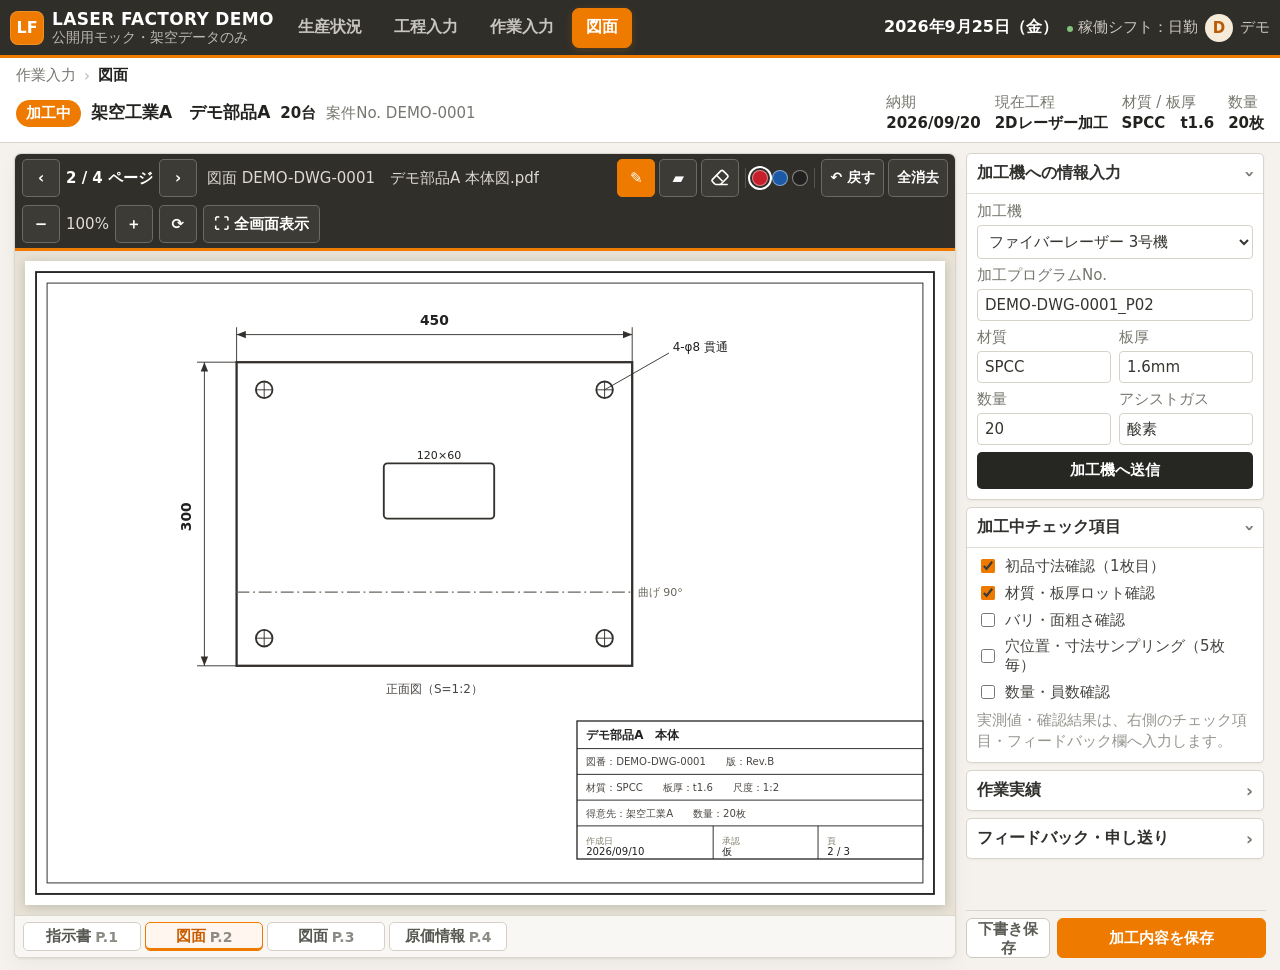
==== commit 95a2c583: "Add files via upload" ====
--- a/process.html
+++ b/process.html
@@ -63,19 +63,17 @@
 <button aria-label="次のページ" class="tool-btn square" id="nextPage" type="button">›</button>
 <span class="doc-name" id="docName">図面 DEMO-DWG-0001　デモ部品A 本体図.pdf</span>
 </div>
-<div aria-label="図面追記ツール" class="tool-group pen-tools">
-<button class="pen-btn active" data-tool="cursor" title="選択・移動" type="button">↖</button>
-<button class="pen-btn" data-tool="pen" title="ペン" type="button">✎</button>
-<button class="pen-btn" data-tool="marker" title="マーカー" type="button">▰</button>
-<button aria-label="消しゴム" class="pen-btn" data-tool="eraser" title="消しゴム" type="button"><svg aria-hidden="true" class="eraser-icon" viewBox="0 0 24 24"><path d="M15.8 3.4 21 8.6a2 2 0 0 1 0 2.8l-7.8 7.8a2 2 0 0 1-1.4.6H7.2a2 2 0 0 1-1.4-.6l-2.8-2.8a2 2 0 0 1 0-2.8l10-10.2a2 2 0 0 1 2.8 0Z" fill="none" stroke="currentColor" stroke-linejoin="round" stroke-width="2"/><path d="m8.1 9 6.9 6.9" fill="none" stroke="currentColor" stroke-width="2"/><path d="M11.8 19.8h8.7" fill="none" stroke="currentColor" stroke-linecap="round" stroke-width="2"/></svg></button>
+<div aria-label="図面追記ツール（モック表示）" class="tool-group pen-tools mock-only-tools">
+<button aria-label="ペン（モック）" class="pen-btn active" data-mock-tool="pen" title="ペン（モック表示）" type="button">✎</button>
+<button aria-label="マーカー（モック）" class="pen-btn" data-mock-tool="marker" title="マーカー（モック表示）" type="button">▰</button>
+<button aria-label="消しゴム（モック）" class="pen-btn" data-mock-tool="eraser" title="消しゴム（モック表示）" type="button"><svg aria-hidden="true" class="eraser-icon" viewBox="0 0 24 24"><path d="M15.8 3.4 21 8.6a2 2 0 0 1 0 2.8l-7.8 7.8a2 2 0 0 1-1.4.6H7.2a2 2 0 0 1-1.4-.6l-2.8-2.8a2 2 0 0 1 0-2.8l10-10.2a2 2 0 0 1 2.8 0Z" fill="none" stroke="currentColor" stroke-linejoin="round" stroke-width="2"/><path d="m8.1 9 6.9 6.9" fill="none" stroke="currentColor" stroke-width="2"/><path d="M11.8 19.8h8.7" fill="none" stroke="currentColor" stroke-linecap="round" stroke-width="2"/></svg></button>
 <span class="tool-sep"></span>
-<button class="color-btn red active" data-color="#c81e2b" title="赤：要確認・実測値" type="button"></button>
-<button class="color-btn blue" data-color="#1c5aa8" title="青：指示の補足" type="button"></button>
-<button class="color-btn black" data-color="#232120" title="黒：確認サイン" type="button"></button>
+<button aria-label="赤色（モック）" class="color-btn red active" data-mock-color="red" title="赤（モック表示）" type="button"></button>
+<button aria-label="青色（モック）" class="color-btn blue" data-mock-color="blue" title="青（モック表示）" type="button"></button>
+<button aria-label="黒色（モック）" class="color-btn black" data-mock-color="black" title="黒（モック表示）" type="button"></button>
 <span class="tool-sep"></span>
-<button class="tool-btn annotation-action" id="undoAnnotation" title="直前の書込みを元に戻す" type="button">↶ 戻す</button>
-<button class="tool-btn annotation-action" id="clearAnnotation" title="このページの書込みをすべて消去" type="button">全消去</button>
-<span class="annotation-save-status" id="annotationSaveStatus">端末内に自動保存</span>
+<button class="tool-btn annotation-action" id="mockUndo" title="戻す（モック表示）" type="button">↶ 戻す</button>
+<button class="tool-btn annotation-action" id="mockClear" title="全消去（モック表示）" type="button">全消去</button>
 </div>
 <div class="tool-group view-tools">
 <button aria-label="縮小" class="tool-btn square" id="zoomOut" type="button">−</button>
@@ -114,15 +112,6 @@
 <text fill="#232120" font-size="13" x="704" y="98">4-φ8 貫通</text>
 <text fill="#232120" font-size="12" text-anchor="middle" x="450" y="215">120×60</text>
 <text fill="#4a4642" font-size="13" text-anchor="middle" x="445" y="470">正面図（S=1:2）</text>
-<g class="sample-annotation">
-<circle cx="260" cy="140" fill="none" r="18" stroke="#c81e2b" stroke-width="2.4"></circle>
-<path d="M300 128q6 14 14 2" fill="none" stroke="#c81e2b" stroke-linecap="round" stroke-width="2.4"></path>
-<text fill="#c81e2b" font-size="12" font-weight="700" x="305" y="118">初品OK</text>
-<path d="M330 78q60 -10 110 2" fill="none" stroke="#c81e2b" stroke-linecap="round" stroke-width="2"></path>
-<text fill="#c81e2b" font-size="12" font-weight="700" x="345" y="60">実測 449.8　OK</text>
-<path d="M540 235q30 20 5 45" fill="none" stroke="#1c5aa8" stroke-linecap="round" stroke-width="2"></path>
-<text fill="#1c5aa8" font-size="11.5" font-weight="700" x="548" y="230">R2で面取り指示</text>
-</g>
 <g transform="translate(600,500)">
 <rect fill="#fff" height="150" stroke="#232120" stroke-width="1.4" width="376" x="0" y="0"></rect>
 <line stroke="#232120" x1="0" x2="376" y1="30" y2="30"></line><line stroke="#232120" x1="0" x2="376" y1="58" y2="58"></line><line stroke="#232120" x1="0" x2="376" y1="86" y2="86"></line><line stroke="#232120" x1="0" x2="376" y1="114" y2="114"></line>
@@ -136,15 +125,9 @@
 <text fill="#85806f" font-size="10" x="272" y="134">頁</text><text fill="#232120" font-size="11" x="272" y="146">2 / 3</text>
 </g>
 </svg>
-<canvas aria-label="図面への手書き追記" height="700" id="annotationCanvas" width="1000"></canvas>
 </div>
 </div>
 <div class="drawing-footer">
-<div class="pen-legend">
-<span><i class="legend-swatch red"></i>要確認・実測値</span>
-<span><i class="legend-swatch blue"></i>指示の補足</span>
-<span><i class="legend-swatch black"></i>確認サイン</span>
-</div>
 <div class="drawing-thumbnails" id="pageTabs">
 <button class="thumb" data-name="加工指示書 DEMO-DWG-0001.pdf" data-page="1" type="button">指示書<span>P.1</span></button>
 <button class="thumb active" data-name="図面 DEMO-DWG-0001　デモ部品A 本体図.pdf" data-page="2" type="button">図面<span>P.2</span></button>
@@ -185,7 +168,7 @@
 <label class="check-row"><input type="checkbox"/> バリ・面粗さ確認</label>
 <label class="check-row"><input type="checkbox"/> 穴位置・寸法サンプリング（5枚毎）</label>
 <label class="check-row"><input type="checkbox"/> 数量・員数確認</label>
-<p class="side-hint">実測値・○×・サインなどは、左の図面PDFへ直接ペン入力できます。</p>
+<p class="side-hint">実測値・確認結果は、右側のチェック項目・フィードバック欄へ入力します。</p>
 </div>
 </details>
 <details class="side-section">
@@ -224,95 +207,17 @@
 </main>
 <div aria-live="polite" class="toast process-toast" id="processToast" role="status"></div>
 <script>
-    const canvas = document.getElementById('annotationCanvas');
-    const ctx = canvas.getContext('2d');
     const drawingCanvas = document.getElementById('drawingCanvas');
     const zoomLabel = document.getElementById('zoomLabel');
     const toast = document.getElementById('processToast');
-    const saveStatus = document.getElementById('annotationSaveStatus');
-
-    const ANNOTATION_STORAGE_KEY = 'laserFactoryDemoAnnotationsV1';
-    let tool = 'cursor';
-    let penColor = '#c81e2b';
-    let drawing = false;
     let zoom = 1;
-    let activePointerId = null;
-    let currentStroke = null;
     let currentPage = '2';
-    let pageStrokes = loadAllAnnotations();
 
     function notify(message){
       toast.textContent = message;
       toast.classList.add('show');
       clearTimeout(notify.timer);
       notify.timer = setTimeout(() => toast.classList.remove('show'), 2200);
-    }
-
-    function setSaveStatus(text, saved=true){
-      if(!saveStatus) return;
-      saveStatus.textContent = text;
-      saveStatus.classList.toggle('unsaved', !saved);
-      clearTimeout(setSaveStatus.timer);
-      if(saved){
-        setSaveStatus.timer = setTimeout(() => {
-          saveStatus.textContent = '端末内に自動保存';
-        }, 1500);
-      }
-    }
-
-    function loadAllAnnotations(){
-      try{
-        const raw = localStorage.getItem(ANNOTATION_STORAGE_KEY);
-        const parsed = raw ? JSON.parse(raw) : {};
-        return parsed && typeof parsed === 'object' ? parsed : {};
-      }catch(err){
-        console.warn('Annotation load failed', err);
-        return {};
-      }
-    }
-
-    function saveAllAnnotations(showNotice=false){
-      try{
-        localStorage.setItem(ANNOTATION_STORAGE_KEY, JSON.stringify(pageStrokes));
-        setSaveStatus('保存済み', true);
-        if(showNotice) notify('図面への書込みをこの端末に保存しました。');
-      }catch(err){
-        console.warn('Annotation save failed', err);
-        setSaveStatus('保存できませんでした', false);
-        if(showNotice) notify('端末内への保存に失敗しました。');
-      }
-    }
-
-    function strokesForPage(page=currentPage){
-      if(!Array.isArray(pageStrokes[page])) pageStrokes[page] = [];
-      return pageStrokes[page];
-    }
-
-    function renderAnnotations(){
-      ctx.clearRect(0, 0, canvas.width, canvas.height);
-      const strokes = strokesForPage();
-      for(const stroke of strokes) drawStroke(stroke);
-    }
-
-    function drawStroke(stroke){
-      const pts = stroke.points || [];
-      if(!pts.length) return;
-      ctx.save();
-      ctx.lineCap = 'round';
-      ctx.lineJoin = 'round';
-      ctx.globalCompositeOperation = stroke.tool === 'eraser' ? 'destination-out' : 'source-over';
-      ctx.strokeStyle = stroke.color || '#c81e2b';
-      ctx.globalAlpha = stroke.tool === 'marker' ? 0.32 : 1;
-      ctx.lineWidth = stroke.width || (stroke.tool === 'marker' ? 20 : stroke.tool === 'eraser' ? 28 : 1.8);
-      ctx.beginPath();
-      ctx.moveTo(pts[0].x, pts[0].y);
-      if(pts.length === 1){
-        ctx.lineTo(pts[0].x + 0.01, pts[0].y + 0.01);
-      }else{
-        for(let i=1;i<pts.length;i++) ctx.lineTo(pts[i].x, pts[i].y);
-      }
-      ctx.stroke();
-      ctx.restore();
     }
 
     document.querySelectorAll('.crumb-link[data-href]').forEach(btn => btn.addEventListener('click', () => { location.href = btn.dataset.href; }));
@@ -334,117 +239,13 @@
       e.currentTarget.textContent = full ? '⤢ 通常表示に戻る' : '⛶ 全画面表示';
     });
 
-    document.querySelectorAll('.pen-btn').forEach(btn => btn.addEventListener('click', () => {
-      document.querySelectorAll('.pen-btn').forEach(b => b.classList.remove('active'));
-      btn.classList.add('active');
-      tool = btn.dataset.tool;
-      canvas.classList.toggle('drawing-enabled', tool !== 'cursor');
-      canvas.style.cursor = tool === 'cursor' ? 'default' : tool === 'eraser' ? 'cell' : 'crosshair';
-      notify(tool === 'cursor' ? '図面の移動・閲覧モードです。' : tool === 'eraser' ? '消しゴムを選択しました。' : tool === 'marker' ? 'マーカーを選択しました。' : 'ペンを選択しました。');
-    }));
-
-    document.querySelectorAll('.color-btn').forEach(btn => btn.addEventListener('click', () => {
-      document.querySelectorAll('.color-btn').forEach(b => b.classList.remove('active'));
-      btn.classList.add('active');
-      penColor = btn.dataset.color;
-    }));
-
-    function canvasPoint(e){
-      const r = canvas.getBoundingClientRect();
-      return {
-        x:(e.clientX-r.left)*(canvas.width/r.width),
-        y:(e.clientY-r.top)*(canvas.height/r.height)
-      };
-    }
-
-    function strokeWidthFor(e){
-      if(tool === 'eraser') return 30;
-      if(tool === 'marker') return 20;
-      // Apple Pencil等で筆圧が取得できる場合だけ、わずかに線幅へ反映
-      if(e.pointerType === 'pen' && e.pressure > 0){
-        return 1.2 + e.pressure * 1.4;
-      }
-      return 1.8;
-    }
-
-    function beginStroke(e){
-      if(tool === 'cursor' || (e.pointerType === 'mouse' && e.button !== 0)) return;
-      e.preventDefault();
-      drawing = true;
-      activePointerId = e.pointerId;
-      try{ canvas.setPointerCapture(e.pointerId); }catch(_){ }
-      currentStroke = {
-        tool,
-        color: penColor,
-        width: strokeWidthFor(e),
-        points: [canvasPoint(e)]
-      };
-      setSaveStatus('書込み中…', false);
-      renderAnnotations();
-      drawStroke(currentStroke);
-    }
-
-    function continueStroke(e){
-      if(!drawing || e.pointerId !== activePointerId || !currentStroke) return;
-      e.preventDefault();
-      currentStroke.points.push(canvasPoint(e));
-      renderAnnotations();
-      drawStroke(currentStroke);
-    }
-
-    function finishStroke(e){
-      if(!drawing || (e && e.pointerId !== activePointerId)) return;
-      if(e) e.preventDefault();
-      drawing = false;
-      if(currentStroke && currentStroke.points.length){
-        strokesForPage().push(currentStroke);
-        currentStroke = null;
-        saveAllAnnotations(false);
-      }
-      activePointerId = null;
-      renderAnnotations();
-    }
-
-    canvas.addEventListener('pointerdown', beginStroke, {passive:false});
-    canvas.addEventListener('pointermove', continueStroke, {passive:false});
-    canvas.addEventListener('pointerup', finishStroke, {passive:false});
-    canvas.addEventListener('pointercancel', finishStroke, {passive:false});
-    canvas.addEventListener('contextmenu', e => { if(tool !== 'cursor') e.preventDefault(); });
-
-    document.getElementById('undoAnnotation').addEventListener('click', () => {
-      const strokes = strokesForPage();
-      if(!strokes.length){
-        notify('このページに戻せる書込みはありません。');
-        return;
-      }
-      strokes.pop();
-      renderAnnotations();
-      saveAllAnnotations(false);
-      notify('直前の書込みを元に戻しました。');
-    });
-
-    document.getElementById('clearAnnotation').addEventListener('click', () => {
-      const strokes = strokesForPage();
-      if(!strokes.length){
-        notify('このページに書込みはありません。');
-        return;
-      }
-      if(!confirm(`P.${currentPage} の手書き内容をすべて消去しますか？`)) return;
-      pageStrokes[currentPage] = [];
-      renderAnnotations();
-      saveAllAnnotations(false);
-      notify(`P.${currentPage} の書込みを消去しました。`);
-    });
-
     const pageButtons = [...document.querySelectorAll('.thumb')];
     function selectPage(btn){
-      if(drawing) finishStroke({pointerId: activePointerId, preventDefault() {}});
       pageButtons.forEach(b => b.classList.remove('active'));
       btn.classList.add('active');
       currentPage = btn.dataset.page;
       document.getElementById('pageNow').textContent = currentPage;
       document.getElementById('docName').textContent = btn.dataset.name;
-      renderAnnotations();
       notify(currentPage === '1' ? '加工指示書を表示しました。' : currentPage === '4' ? '原価情報 P.4 を表示しました。' : `図面 P.${currentPage} を表示しました。`);
     }
     pageButtons.forEach(btn => btn.addEventListener('click', () => selectPage(btn)));
@@ -457,23 +258,27 @@
       selectPage(pageButtons[Math.min(pageButtons.length-1, i+1)]);
     });
 
+    // 図面追記ツールはモック表示のみ。実際の描画は行いません。
+    document.querySelectorAll('[data-mock-tool]').forEach(btn => btn.addEventListener('click', () => {
+      document.querySelectorAll('[data-mock-tool]').forEach(b => b.classList.remove('active'));
+      btn.classList.add('active');
+      notify('モック表示です。図面への書込み機能は実装していません。');
+    }));
+    document.querySelectorAll('[data-mock-color]').forEach(btn => btn.addEventListener('click', () => {
+      document.querySelectorAll('[data-mock-color]').forEach(b => b.classList.remove('active'));
+      btn.classList.add('active');
+      notify('モック表示です。色選択のみ表示しています。');
+    }));
+    document.getElementById('mockUndo').addEventListener('click', () => notify('モック表示です。書込みデータはありません。'));
+    document.getElementById('mockClear').addEventListener('click', () => notify('モック表示です。書込みデータはありません。'));
+
     document.getElementById('machineSend').addEventListener('click', () => notify('加工機へ入力情報を送信しました。'));
-    document.getElementById('draftSave').addEventListener('click', () => {
-      saveAllAnnotations(true);
-    });
+    document.getElementById('draftSave').addEventListener('click', () => notify('入力内容を下書き保存しました。'));
     document.getElementById('completeWork').addEventListener('click', () => {
-      saveAllAnnotations(false);
-      notify('図面追記・チェック・申し送り内容を保存しました。工程の終了は作業入力から行います。');
-    });
-
-    window.addEventListener('storage', e => {
-      if(e.key !== ANNOTATION_STORAGE_KEY) return;
-      pageStrokes = loadAllAnnotations();
-      renderAnnotations();
+      notify('チェック・申し送り内容を保存しました。工程の終了は作業入力から行います。');
     });
 
     applyZoom(1);
-    renderAnnotations();
   </script>
 </body>
 </html>
--- a/process.css
+++ b/process.css
@@ -87,9 +87,9 @@
   transform:scale(var(--drawing-zoom));
   transform-origin:top center;
 }
-.drawing-svg,.drawing-canvas canvas{position:absolute;inset:0;width:100%;height:100%;display:block}.drawing-canvas canvas{touch-action:none;cursor:default}
+.drawing-svg{position:absolute;inset:0;width:100%;height:100%;display:block}
 .drawing-footer{flex:0 0 auto;display:flex;align-items:center;justify-content:space-between;gap:14px;flex-wrap:wrap;padding:7px 12px;border-top:1px solid var(--line);background:var(--process-paper)}
-.pen-legend{display:flex;align-items:center;gap:12px;flex-wrap:wrap;color:var(--muted);font-size:21px}.pen-legend span{white-space:nowrap}.legend-swatch{display:inline-block;width:7px;height:7px;border-radius:50%;margin-right:4px}.legend-swatch.red{background:#c81e2b}.legend-swatch.blue{background:#1c5aa8}.legend-swatch.black{background:#232120}
+
 .drawing-thumbnails{display:flex;gap:5px}.thumb{display:inline-flex;flex-direction:row;align-items:center;justify-content:center;gap:5px;width:136px;min-width:136px;padding:4px 8px;border:1px solid #d5d0c7;border-radius:5px;background:#fff;color:#575852;font-size:21px;font-weight:700;white-space:nowrap}.thumb span{display:inline;font-size:21px;color:#8c8b84;white-space:nowrap}.thumb.active{border-color:var(--orange);background:#fff7ef;color:var(--orange-dark);box-shadow:inset 0 -2px 0 var(--orange)}
 
 .side-panel{min-width:0;min-height:0;display:flex;flex-direction:column}.side-panel-inner{flex:1 1 auto;min-height:0;overflow-y:auto;display:flex;flex-direction:column;gap:10px;padding-right:2px}.side-section{background:#fff;border:1px solid #d8d4cb;border-radius:5px;box-shadow:0 1px 3px rgba(30,30,28,.05);overflow:hidden}.side-section summary{list-style:none;cursor:pointer;display:flex;align-items:center;justify-content:space-between;padding:11px 12px;font-size:21px;font-weight:800;color:#30312d;user-select:none}.side-section summary::-webkit-details-marker{display:none}.side-section summary::after{content:"›";font-size:21px;color:var(--muted);transition:.15s}.side-section[open] summary{border-bottom:1px solid #e1ddd4}.side-section[open] summary::after{transform:rotate(90deg)}.side-section-body{padding:10px 12px 12px}
@@ -114,7 +114,7 @@
   .side-panel-inner{overflow-y:visible}.side-actions{margin-bottom:8px}.drawing-toolbar{gap:8px}.doc-name{max-width:280px}
 }
 @media(max-width:640px){
-  .page-context{padding:9px 12px}.case-meta-sub{gap:12px}.process-main{padding:8px}.doc-name{display:none}.drawing-canvas-wrap{padding:8px}.pen-legend{display:none}.field-grid{grid-template-columns:1fr}.timer-row{grid-template-columns:1fr 1fr}.timer-row strong{grid-column:1/-1;text-align:left}
+  .page-context{padding:9px 12px}.case-meta-sub{gap:12px}.process-main{padding:8px}.doc-name{display:none}.drawing-canvas-wrap{padding:8px}.field-grid{grid-template-columns:1fr}.timer-row{grid-template-columns:1fr 1fr}.timer-row strong{grid-column:1/-1;text-align:left}
 }
 
 /* ===== iPad / タブレット横向き最適化 ===== */
@@ -133,7 +133,7 @@
   .tool-btn.square, .pen-btn { min-width: 38px; padding: 0 7px; }
   .drawing-canvas-wrap { padding: 10px; }
   .drawing-footer { padding: 6px 8px; gap: 8px; }
-  .pen-legend { gap: 8px; font-size: 14px; }
+  
   .drawing-thumbnails { gap: 4px; }
   .thumb { width: 118px; min-width: 118px; padding: 4px 6px; font-size: 15px; gap: 4px; }
   .thumb span { font-size: 14px; }
@@ -194,5 +194,15 @@
 }
 
 /* 消しゴムボタン：文字記号ではなく消しゴム形状のSVGアイコンを表示 */
+
+
+/* ===== 図面追記ツール：モック表示のみ ===== */
+.mock-only-tools{flex:0 1 auto;gap:6px}
+.pen-btn{cursor:pointer}
 .pen-btn .eraser-icon{width:24px;height:24px;display:block;color:currentColor;pointer-events:none}
-@media (min-width:1000px) and (max-width:1366px){.pen-btn .eraser-icon{width:20px;height:20px}}
+.annotation-action{min-width:auto!important;padding:0 10px!important}
+@media (min-width:1000px) and (max-width:1366px){
+  .mock-only-tools{gap:4px}
+  .pen-btn .eraser-icon{width:20px;height:20px}
+  .annotation-action{padding:0 8px!important;font-size:14px!important}
+}
